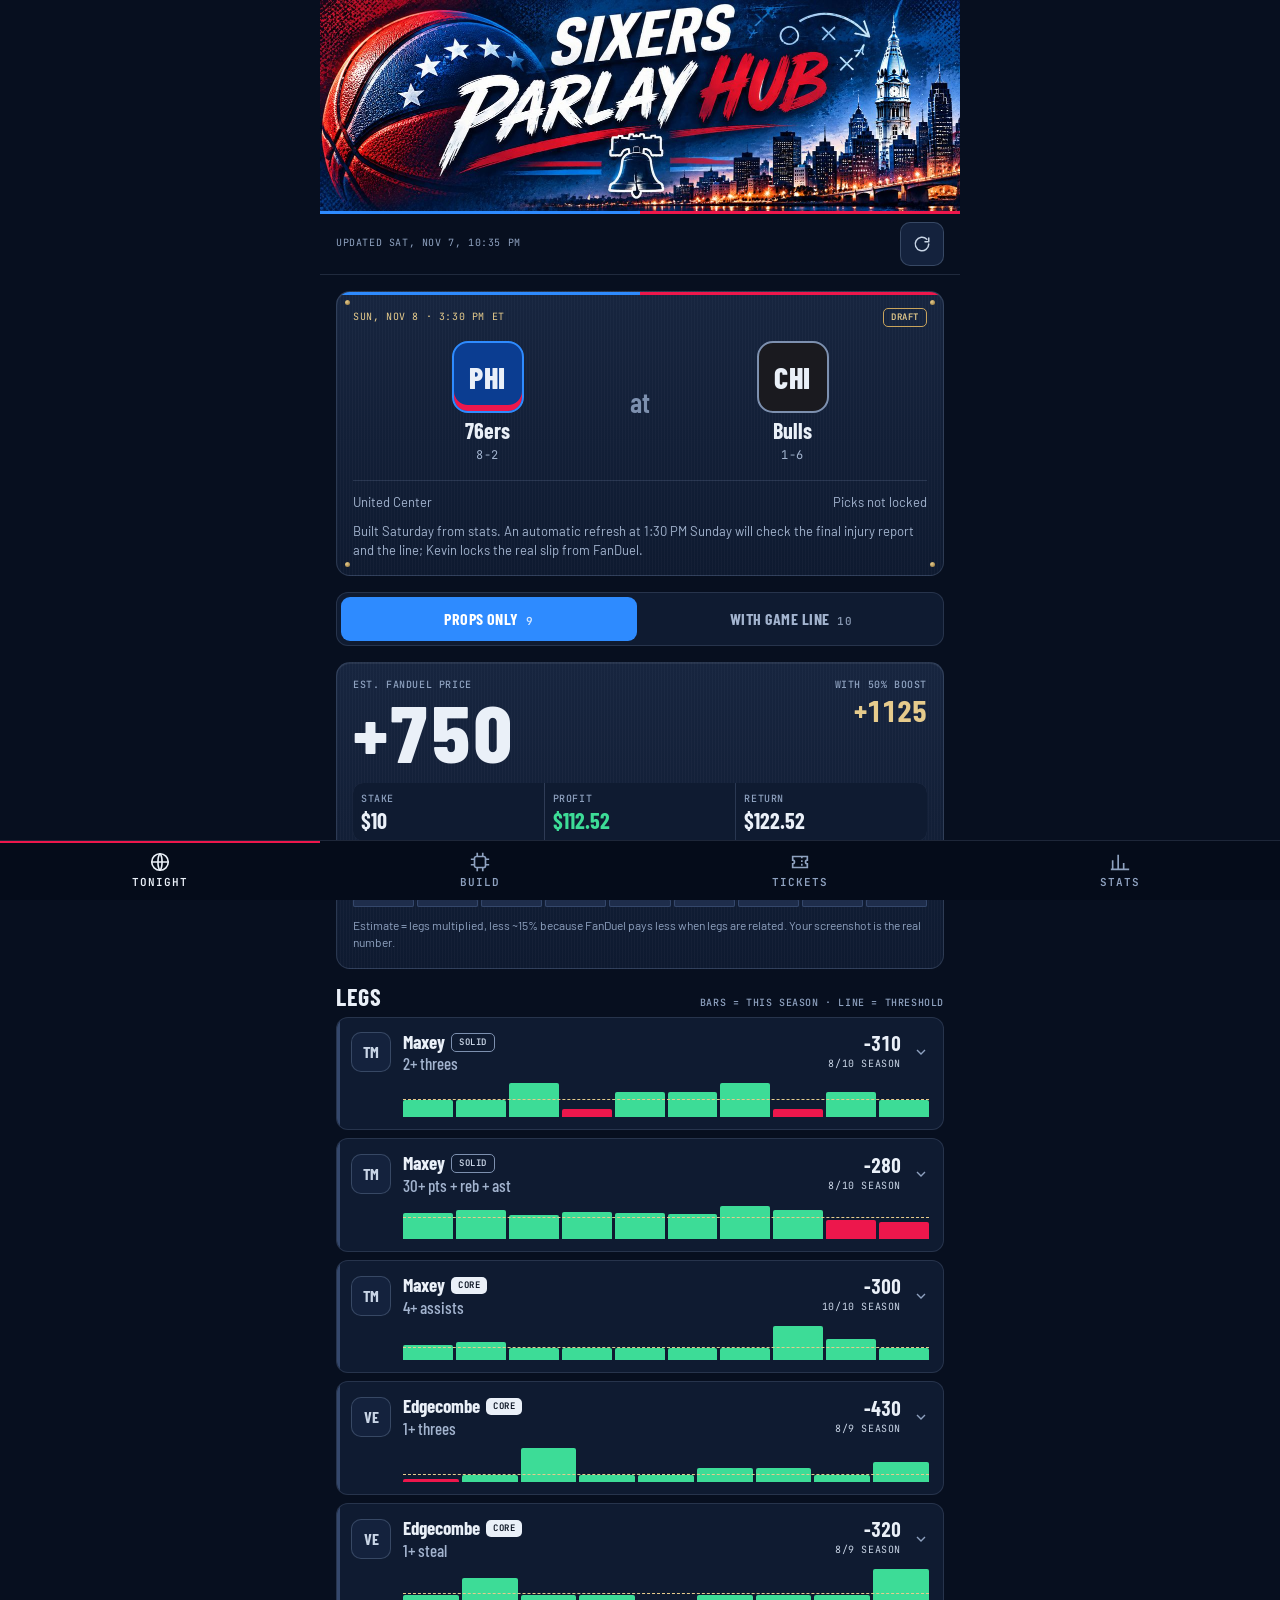
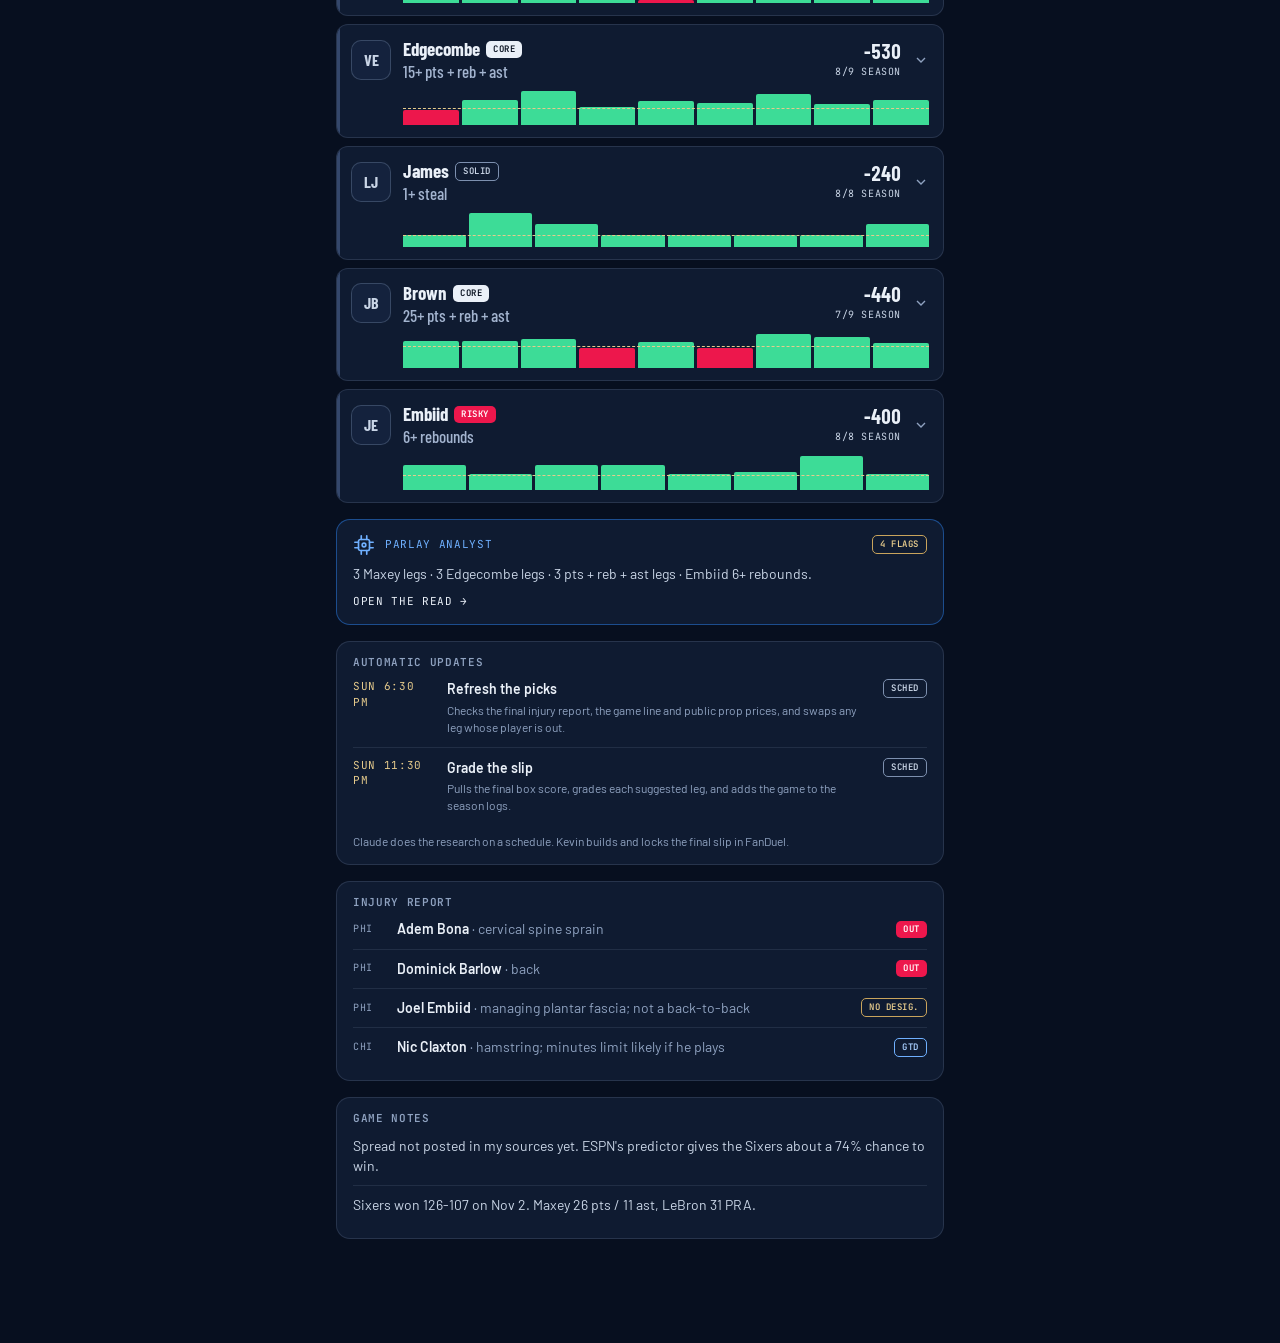
==== index.html @ ae92055d "Add banner header; color ticket chart by share of legs hit Green from 50% up (stronger toward 100%)," ====
<!doctype html>
<html lang="en">
<head>
  <meta charset="utf-8">
  <meta name="viewport" content="width=device-width, initial-scale=1, viewport-fit=cover">
  <title>Sixers Parlay Hub</title>
  <meta name="description" content="Our Sixers same-game parlay picks, history and playbook.">
  <meta name="theme-color" content="#070F1F">
  <link rel="preconnect" href="https://fonts.googleapis.com">
  <link rel="preconnect" href="https://fonts.gstatic.com" crossorigin>
  <link href="https://fonts.googleapis.com/css2?family=Barlow+Condensed:wght@500;600;700;800&family=Barlow:wght@400;500;600&family=JetBrains+Mono:wght@500;600&display=swap" rel="stylesheet">
  <link rel="stylesheet" href="css/style.css">
</head>
<body>
  <header class="masthead">
    <h1 class="banner-wrap"><img class="banner" src="assets/banner.jpg" width="1280" height="427" alt="Sixers Parlay Hub"></h1>
  </header>
  <div class="topbar">
    <p class="updated mono" id="updated"></p>
    <button class="icon-btn" id="refresh" type="button" aria-label="Refresh data">
      <svg width="18" height="18" viewBox="0 0 24 24" fill="none" stroke="currentColor" stroke-width="2" stroke-linecap="round" stroke-linejoin="round" aria-hidden="true"><path d="M21 12a9 9 0 1 1-2.6-6.4"/><path d="M21 4v5h-5"/></svg>
    </button>
  </div>

  <main>
    <section id="tab-tonight" class="tab" aria-labelledby="t-tonight"></section>
    <section id="tab-build" class="tab" aria-labelledby="t-build" hidden></section>
    <section id="tab-tickets" class="tab" aria-labelledby="t-tickets" hidden></section>
    <section id="tab-stats" class="tab" aria-labelledby="t-stats" hidden></section>
  </main>

  <nav class="tabbar" role="tablist" aria-label="Sections">
    <button role="tab" id="t-tonight" aria-controls="tab-tonight" aria-selected="true">
      <svg viewBox="0 0 24 24" aria-hidden="true"><circle cx="12" cy="12" r="9"/><path d="M3 12h18M12 3c3 3 3 15 0 18M12 3c-3 3-3 15 0 18"/></svg>Tonight</button>
    <button role="tab" id="t-build" aria-controls="tab-build" aria-selected="false">
      <svg viewBox="0 0 24 24" aria-hidden="true"><rect x="6" y="6" width="12" height="12" rx="2"/><path d="M9 2v4M15 2v4M9 18v4M15 18v4M2 9h4M2 15h4M18 9h4M18 15h4"/></svg>Build</button>
    <button role="tab" id="t-tickets" aria-controls="tab-tickets" aria-selected="false">
      <svg viewBox="0 0 24 24" aria-hidden="true"><path d="M4 6h16v4a2 2 0 0 0 0 4v4H4v-4a2 2 0 0 0 0-4z"/><path d="M14 6v12" stroke-dasharray="2 2"/></svg>Tickets</button>
    <button role="tab" id="t-stats" aria-controls="tab-stats" aria-selected="false">
      <svg viewBox="0 0 24 24" aria-hidden="true"><path d="M4 20V10M10 20V4M16 20v-7M22 20H2"/></svg>Stats</button>
  </nav>

  <script src="js/app.js"></script>
</body>
</html>
---- css/style.css ----
:root {
  --bg: #070F1F;          /* midnight page */
  --panel: #0F1B31;       /* cards */
  --panel-2: #14223D;     /* raised chips */
  --sunk: #0C172B;        /* expanded areas */
  --line: rgba(160, 182, 214, 0.16);
  --line-2: rgba(160, 182, 214, 0.25);
  --ink: #EAF0F8;
  --ink-2: #C9D5E6;
  --ink-3: #A3B4CF;
  --ink-4: #8FA2C0;
  --blue: #2E8BFF;        /* electric blue: active */
  --blue-ink: #A9CFFF;
  --red: #ED174C;         /* Sixers red: missed */
  --red-ink: #FF6F8E;
  --hit: #3DDC97;
  --brass: #C9A45C;
  --brass-ink: #E6CB8C;
  --display: "Barlow Condensed", "Arial Narrow", sans-serif;
  --body: "Barlow", system-ui, sans-serif;
  --mono: "JetBrains Mono", ui-monospace, monospace;
}

* { box-sizing: border-box; }
html { -webkit-text-size-adjust: 100%; }
body {
  margin: 0; background: var(--bg); color: var(--ink);
  font: 400 16px/1.45 var(--body);
  padding-bottom: calc(76px + env(safe-area-inset-bottom));
}
main { max-width: 640px; margin: 0 auto; padding: 16px 16px 28px; }
h1, h2, h3 { margin: 0; line-height: 1.05; }
p { margin: 0; }
button { font: inherit; color: inherit; }
a { color: #6FB0FF; }
:focus-visible { outline: 2px solid #6FB0FF; outline-offset: 2px; border-radius: 6px; }

.mono { font-family: var(--mono); letter-spacing: .06em; text-transform: uppercase; }
.disp { font-family: var(--display); }
.muted { color: var(--ink-4); font-size: 12px; }
.tab { display: flex; flex-direction: column; gap: 16px; }
.tab[hidden] { display: none; }

/* Banner + top bar */
.masthead { max-width: 640px; margin: 0 auto; }
.banner-wrap { margin: 0; line-height: 0; position: relative; }
.banner { display: block; width: 100%; height: auto; aspect-ratio: 1280 / 427; background: #0B1A3A; }
.banner-wrap::after { content: ""; position: absolute; left: 0; right: 0; bottom: 0; height: 3px; background: linear-gradient(90deg, var(--blue) 0 50%, var(--red) 50% 100%); }
.topbar {
  max-width: 640px; margin: 0 auto; padding: 8px 16px;
  display: flex; justify-content: space-between; align-items: center;
  border-bottom: 1px solid var(--line);
}
.updated { font-size: 10px; color: var(--ink-4); }
.icon-btn {
  width: 44px; height: 44px; border-radius: 10px; cursor: pointer;
  background: var(--panel-2); border: 1px solid var(--line-2); color: var(--ink-2);
  display: inline-flex; align-items: center; justify-content: center;
}
.icon-btn.spin svg { animation: spin .8s linear; }
@keyframes spin { to { transform: rotate(360deg); } }

/* Bottom nav */
.tabbar {
  position: fixed; inset: auto 0 0 0; z-index: 10;
  display: grid; grid-template-columns: repeat(4, 1fr);
  background: #050C1A; border-top: 1px solid var(--line);
  padding-bottom: env(safe-area-inset-bottom);
}
.tabbar button {
  background: none; border: 0; cursor: pointer; padding: 10px 0 12px;
  display: flex; flex-direction: column; align-items: center; gap: 4px;
  font: 600 11px/1 var(--mono); letter-spacing: .08em; text-transform: uppercase; color: var(--ink-4);
}
.tabbar svg { width: 22px; height: 22px; fill: none; stroke: currentColor; stroke-width: 1.8; }
.tabbar button[aria-selected="true"] { color: var(--ink); box-shadow: inset 0 2px 0 var(--red); }

/* Brushed-metal plate */
.plate {
  position: relative; border-radius: 14px; overflow: hidden;
  background:
    repeating-linear-gradient(90deg, rgba(255,255,255,.022) 0 1px, transparent 1px 3px),
    linear-gradient(180deg, #17253F 0%, #0E1A30 100%);
  border: 1px solid rgba(160, 182, 214, .18);
  box-shadow: inset 0 1px 0 rgba(255,255,255,.07);
  padding: 16px;
}
.rivet { position: absolute; width: 5px; height: 5px; border-radius: 50%; background: radial-gradient(circle at 35% 35%, #E6CB8C, #8A6C33); }
.rivet.tl { top: 8px; left: 8px; } .rivet.tr { top: 8px; right: 8px; }
.rivet.bl { bottom: 8px; left: 8px; } .rivet.br { bottom: 8px; right: 8px; }
.stripe { position: absolute; left: 0; right: 0; top: 0; height: 3px; background: linear-gradient(90deg, var(--blue) 0 50%, var(--red) 50% 100%); }

.panel { background: var(--panel); border: 1px solid var(--line); border-radius: 14px; padding: 14px 16px; }
.panel-h { font: 600 11px/1.2 var(--mono); letter-spacing: .06em; text-transform: uppercase; color: var(--ink-4); margin-bottom: 10px; }
h2.section { font: 700 24px/1 var(--display); text-transform: uppercase; letter-spacing: .03em; }
.section-row { display: flex; justify-content: space-between; align-items: baseline; gap: 10px; }

/* Matchup */
.plate-top { display: flex; justify-content: space-between; align-items: center; margin-bottom: 14px; }
.kicker { font-size: 10px; color: var(--brass-ink); }
.badge { font: 600 9px/1 var(--mono); letter-spacing: .06em; text-transform: uppercase; padding: 4px 7px; border-radius: 5px; white-space: nowrap; }
.badge.brass { border: 1px solid var(--brass); color: var(--brass-ink); }
.badge.blue { border: 1px solid #6FB0FF; color: var(--blue-ink); }
.badge.red { background: var(--red); color: #fff; }
.badge.steel { border: 1px solid #7D90AF; color: var(--ink-2); }
.badge.chalk { background: var(--ink); color: #07101F; }
.badge.hit { background: var(--hit); color: #06231A; }
.matchup { display: grid; grid-template-columns: 1fr auto 1fr; align-items: center; gap: 8px; }
.team { display: flex; flex-direction: column; align-items: center; gap: 6px; }
.monogram {
  width: 72px; height: 72px; border-radius: 16px; display: flex; align-items: center; justify-content: center;
  font: 800 30px/1 var(--display); letter-spacing: .02em;
}
.monogram.phi { background: #0B3D91; border: 2px solid var(--blue); box-shadow: inset 0 -6px 0 var(--red); }
.monogram.opp { background: #1A1A1F; border: 2px solid #7D90AF; }
.team-name { font: 700 22px/1 var(--display); }
.record { font-size: 12px; color: var(--ink-3); }
.at { font: 600 28px/1 var(--display); color: #7D90AF; }
.plate-foot { display: flex; justify-content: space-between; gap: 10px; margin-top: 16px; padding-top: 12px; border-top: 1px solid var(--line); font-size: 13px; color: var(--ink-3); }
.status-note { font-size: 13px; color: var(--ink-3); margin-top: 10px; }

/* Slip switch */
.switch { display: grid; grid-template-columns: repeat(2, minmax(0, 1fr)); gap: 6px; padding: 4px; background: var(--panel); border-radius: 12px; border: 1px solid var(--line); }
.switch button {
  min-height: 44px; border-radius: 9px; border: 0; cursor: pointer; background: transparent; color: var(--ink-3);
  font: 700 17px/1 var(--display); letter-spacing: .03em; text-transform: uppercase;
}
.switch button[aria-pressed="true"] { background: var(--blue); color: #fff; }
.switch button { white-space: nowrap; overflow: hidden; text-overflow: ellipsis; padding: 0 8px; font-size: 16px; }
.switch small { font: 600 11px/1 var(--mono); opacity: .8; margin-left: 4px; }

/* Ticket summary */
.sum-top { display: flex; justify-content: space-between; align-items: flex-start; gap: 12px; }
.label { font: 500 10px/1.2 var(--mono); letter-spacing: .06em; text-transform: uppercase; color: var(--ink-4); }
.big-price { font: 800 64px/.9 var(--display); font-variant-numeric: tabular-nums; margin-top: 4px; }
.boost-price { font: 700 30px/1 var(--display); color: var(--brass-ink); font-variant-numeric: tabular-nums; margin-top: 4px; }
.sum-grid { display: grid; grid-template-columns: repeat(3, minmax(0, 1fr)); gap: 1px; margin-top: 16px; background: var(--line); border-radius: 10px; overflow: hidden; }
.sum-grid div { background: var(--panel); padding: 10px 8px; display: flex; flex-direction: column; gap: 4px; }
.sum-grid b { font: 700 22px/1 var(--display); }
.sum-grid .profit { color: var(--hit); }
.progress-row { display: flex; justify-content: space-between; margin-top: 14px; }
.segs { display: flex; gap: 3px; margin-top: 6px; }
.seg { flex: 1; height: 8px; border-radius: 2px; background: #1E2D4B; box-shadow: inset 0 0 0 1px #34476B; }
.seg.hit { background: var(--hit); box-shadow: none; }
.seg.miss { background: var(--red); box-shadow: none; }
.seg.live { background: var(--blue); box-shadow: none; }

/* Leg cards */
.legs { display: flex; flex-direction: column; gap: 8px; }
.leg { background: var(--panel); border: 1px solid var(--line); border-radius: 12px; overflow: hidden; position: relative; }
.leg::before { content: ""; position: absolute; left: 0; top: 0; bottom: 0; width: 3px; background: #34476B; }
.leg.hit { border-color: rgba(61,220,151,.4); background: #0C1A26; } .leg.hit::before { background: var(--hit); }
.leg.miss { border-color: rgba(237,23,76,.5); background: #1A0E1C; } .leg.miss::before { background: var(--red); }
.leg.void { border-style: dashed; background: repeating-linear-gradient(135deg, #0F1B31 0 8px, #131F36 8px 16px); }
.leg summary { list-style: none; cursor: pointer; padding: 14px 14px 12px; }
.leg summary::-webkit-details-marker { display: none; }
.leg-head { display: flex; align-items: center; gap: 12px; }
.ini { flex: none; width: 40px; height: 40px; border-radius: 10px; background: var(--panel-2); border: 1px solid var(--line-2); display: flex; align-items: center; justify-content: center; font: 700 16px/1 var(--display); color: var(--ink-2); }
.leg-mid { flex: 1; min-width: 0; display: flex; flex-direction: column; gap: 2px; }
.leg-name { display: flex; align-items: center; gap: 6px; font: 700 19px/1.1 var(--display); }
.leg-what { font: 500 17px/1.1 var(--display); color: var(--ink-3); }
.leg-right { flex: none; display: flex; flex-direction: column; align-items: flex-end; gap: 4px; }
.leg-price { font: 700 20px/1 var(--display); font-variant-numeric: tabular-nums; }
.leg-rate { font-size: 10px; color: var(--ink-2); }
.chev { width: 16px; height: 16px; stroke: var(--ink-4); fill: none; stroke-width: 2; transition: transform .15s; }
.leg[open] .chev { transform: rotate(180deg); }
.bars { position: relative; height: 34px; display: flex; align-items: flex-end; gap: 3px; margin: 10px 0 0 52px; }
.bars span { flex: 1; border-radius: 2px 2px 0 0; min-height: 3px; }
.bars .h { background: var(--hit); } .bars .m { background: var(--red); }
.bars .thr { position: absolute; left: 0; right: 0; height: 0; border-top: 1px dashed var(--brass-ink); border-radius: 0; flex: none; min-height: 0; }
.bars-empty { margin: 8px 0 0 52px; font-size: 12px; color: var(--ink-4); }
.leg-body { border-top: 1px solid var(--line); background: var(--sunk); padding: 12px 14px 14px; display: flex; flex-direction: column; gap: 10px; }
.games { display: grid; grid-template-columns: repeat(5, minmax(0, 1fr)); gap: 4px; }
.games div { display: flex; flex-direction: column; align-items: center; gap: 2px; padding: 6px 0; border-radius: 6px; background: var(--panel-2); }
.games small { font: 500 9px/1 var(--mono); color: var(--ink-4); letter-spacing: .04em; }
.games b { font: 700 17px/1 var(--display); }
.games .h b { color: var(--hit); } .games .m b { color: var(--red-ink); }
.leg-note { font-size: 14px; color: var(--ink-2); }
.final-line { font-size: 14px; font-weight: 600; }
.final-line.hit { color: var(--hit); } .final-line.miss { color: var(--red-ink); }
.btn {
  font: 600 14px/1 var(--body); color: var(--ink); background: var(--panel-2); border: 1px solid var(--line-2);
  border-radius: 10px; min-height: 44px; padding: 0 14px; cursor: pointer; display: inline-flex; align-items: center; gap: 8px; text-decoration: none;
}
.btn:hover { color: var(--ink); }

/* Lists inside panels */
.rows > div { display: flex; gap: 10px; align-items: center; padding: 9px 0; border-top: 1px solid rgba(160,182,214,.12); font-size: 14px; }
.rows > div:first-child { border-top: 0; padding-top: 0; }
.rows .grow { flex: 1; min-width: 0; }
.rows .sub { color: var(--ink-4); }
.rows .tm { flex: none; width: 34px; font-size: 10px; color: var(--ink-4); }
.sched li { display: flex; gap: 12px; padding: 10px 0; border-top: 1px solid rgba(160,182,214,.12); }
.sched { list-style: none; margin: 0; padding: 0; }
.sched li:first-child { border-top: 0; padding-top: 0; }
.sched .when { flex: none; width: 82px; font-size: 11px; color: var(--brass-ink); }
.sched .what { flex: 1; display: flex; flex-direction: column; gap: 2px; font-size: 14px; font-weight: 600; }
.sched .what span { font-weight: 400; font-size: 12px; color: var(--ink-4); }

/* Analyst */
.analyst-link { display: block; text-decoration: none; color: inherit; border-radius: 14px; padding: 14px 16px; background: var(--panel); border: 1px solid rgba(46,139,255,.45); cursor: pointer; text-align: left; width: 100%; font: inherit; }
.analyst-head { display: flex; align-items: center; gap: 10px; margin-bottom: 8px; }
.analyst-head svg, .analyst-mark svg { fill: none; stroke: #6FB0FF; stroke-width: 1.8; stroke-linecap: round; }
.analyst-title { font-size: 11px; color: #6FB0FF; }
.analyst {
  border-radius: 14px; padding: 16px; border: 1px solid rgba(46,139,255,.5); background-color: #0B1830;
  background-image: linear-gradient(rgba(46,139,255,.07) 1px, transparent 1px), linear-gradient(90deg, rgba(46,139,255,.07) 1px, transparent 1px);
  background-size: 16px 16px;
}
.analyst-mark { width: 40px; height: 40px; border-radius: 10px; background: #0B2550; border: 1px solid var(--blue); display: flex; align-items: center; justify-content: center; }
.analyst p.lead { margin-top: 14px; font-size: 16px; line-height: 1.45; }
.analyst p.lead b { color: var(--brass-ink); font-weight: 600; }
.mini-kpis { display: grid; grid-template-columns: repeat(3, minmax(0, 1fr)); gap: 8px; margin-top: 14px; }
.mini-kpis div { background: var(--panel); border-radius: 8px; padding: 8px; display: flex; flex-direction: column; gap: 3px; }
.mini-kpis b { font: 800 22px/1 var(--display); }
.flag { display: flex; flex-direction: column; gap: 8px; padding: 12px 0; border-top: 1px solid rgba(160,182,214,.12); }
.flag:first-of-type { border-top: 0; padding-top: 0; }
.flag-h { display: flex; align-items: center; gap: 8px; font-weight: 600; font-size: 15px; }
.chips { display: flex; flex-wrap: wrap; gap: 6px; }
.chip { font: 600 12px/1 var(--body); padding: 6px 8px; border-radius: 6px; background: var(--panel-2); border: 1px solid var(--line-2); color: var(--ink-2); }
.flag p, .why p { font-size: 13px; color: var(--ink-3); }
.why > div { display: flex; gap: 10px; padding: 9px 0; border-top: 1px solid rgba(160,182,214,.12); }
.why > div:first-child { border-top: 0; padding-top: 0; }
.why .rate { flex: none; width: 46px; font-size: 11px; color: var(--brass-ink); padding-top: 3px; }
.why .leg-t { font: 700 17px/1.15 var(--display); }
.swap-target { display: flex; align-items: center; gap: 10px; padding: 10px 12px; border-radius: 10px; background: #1A0E1C; border: 1px dashed var(--red); }
.swap-opt { display: flex; flex-direction: column; gap: 6px; padding: 10px 12px; border-radius: 10px; background: var(--panel-2); border: 1px solid var(--line-2); }
.swap-opt .bars { margin-left: 0; }
.tuner > div { display: flex; gap: 10px; font-size: 14px; color: var(--ink-2); padding: 6px 0; }
.disclaimer { font-size: 12px; line-height: 1.5; color: var(--ink-4); }
.rules { background: var(--panel); border: 1px solid var(--line); border-radius: 14px; }
.rules summary { list-style: none; cursor: pointer; min-height: 52px; padding: 0 16px; display: flex; align-items: center; justify-content: space-between; font: 600 11px/1 var(--mono); letter-spacing: .06em; text-transform: uppercase; color: var(--ink-3); }
.rules summary::-webkit-details-marker { display: none; }
.rules[open] .chev { transform: rotate(180deg); }
.rules-body { padding: 0 16px 14px; display: flex; flex-direction: column; gap: 14px; }
.rules ul { margin: 0; padding: 0; list-style: none; }
.rules li { padding: 8px 0; border-top: 1px solid rgba(160,182,214,.12); font-size: 14px; color: var(--ink-2); }
.rules li b { display: block; color: var(--ink); font-weight: 600; }
.rules li span { font-size: 13px; color: var(--ink-4); }

/* Tickets */
.kpi3 { display: grid; grid-template-columns: repeat(3, minmax(0, 1fr)); gap: 8px; }
.kpi3 div, .kpi2 div { display: flex; flex-direction: column; gap: 3px; }
.kpi3 b { font: 800 28px/1 var(--display); white-space: nowrap; }
.brass-t { color: var(--brass-ink); }
.pills { display: flex; gap: 6px; flex-wrap: wrap; }
.pills button { font: 600 13px/1 var(--body); padding: 0 12px; min-height: 36px; border-radius: 999px; border: 1px solid var(--line-2); background: transparent; color: var(--ink-2); cursor: pointer; }
.pills button[aria-pressed="true"] { background: var(--ink); color: #07101F; border-color: var(--ink); }
.next-card { display: flex; align-items: center; gap: 12px; padding: 12px 14px; border-radius: 12px; background: var(--panel); border: 1px solid var(--brass); text-decoration: none; color: inherit; cursor: pointer; width: 100%; text-align: left; font: inherit; }
.ticket { background: var(--panel); border: 1px solid var(--line); border-radius: 12px; overflow: hidden; }
.ticket.near { border-color: rgba(201,164,92,.55); }
.ticket.won { border-color: rgba(61,220,151,.5); }
.ticket summary { list-style: none; cursor: pointer; padding: 12px 14px; display: flex; flex-direction: column; gap: 6px; }
.ticket summary::-webkit-details-marker { display: none; }
.t-top { display: flex; justify-content: space-between; align-items: baseline; gap: 8px; }
.t-title { font: 700 19px/1.1 var(--display); }
.t-title small { font: 500 15px var(--display); color: var(--ink-4); }
.t-res { font: 800 19px/1 var(--display); white-space: nowrap; }
.ticket.near .t-res { color: var(--brass-ink); } .ticket.won .t-res { color: var(--hit); }
.t-sub { display: flex; justify-content: space-between; gap: 8px; font-size: 12px; color: var(--ink-3); }
.pl-neg { color: #FF8FA8; } .pl-pos { color: var(--hit); }
.dots { display: flex; gap: 4px; flex-wrap: wrap; }
.dot { width: 10px; height: 10px; border-radius: 50%; display: inline-block; }
.dot.h { background: var(--hit); } .dot.m { box-shadow: inset 0 0 0 2px var(--red); }
.t-legs { border-top: 1px solid var(--line); background: var(--sunk); padding: 6px 14px 12px; list-style: none; margin: 0; }
.t-legs li { display: flex; align-items: center; gap: 10px; padding: 6px 0; font-size: 14px; }
.t-legs .act { margin-left: auto; font: 700 17px/1 var(--display); font-variant-numeric: tabular-nums; }
.t-legs li.m .act { color: var(--red-ink); }
.t-note { font-size: 12px; color: var(--brass-ink); margin-top: 6px; }

/* Stats */
.hero { display: flex; justify-content: space-between; align-items: flex-end; gap: 12px; }
.hero-n { font: 800 56px/.9 var(--display); margin: 4px 0; }
.kpi2 { display: grid; grid-template-columns: repeat(2, minmax(0, 1fr)); gap: 8px; }
.kpi2 > div { background: var(--panel); border: 1px solid var(--line); border-radius: 12px; padding: 12px; }
.kpi2 b { font: 800 28px/1 var(--display); }
.kpi2 b small { font-size: 18px; color: #7D90AF; }
.legend { display: flex; gap: 14px; margin-bottom: 10px; font-size: 12px; color: var(--ink-3); flex-wrap: wrap; }
.legend span { display: flex; align-items: center; gap: 6px; }
.sw { width: 10px; height: 10px; border-radius: 2px; display: inline-block; }
.chart { position: relative; height: 150px; display: flex; align-items: flex-end; gap: 6px; border-bottom: 1px solid var(--line-2); }
.chart .col { flex: 1; height: 100%; display: flex; flex-direction: column; justify-content: flex-end; gap: 2px; }
.chart .miss { border-radius: 3px 3px 0 0; box-shadow: inset 0 0 0 1.5px var(--red); }
.ramp { width: 120px; height: 10px; border-radius: 3px; display: inline-block; background: linear-gradient(90deg, #B5122F 0%, #F59E3B 49.9%, #7FB79A 50%, #1FD67E 100%); }
.chart-x { display: flex; gap: 6px; margin-top: 6px; }
.chart-x span { flex: 1; text-align: center; font: 500 8px/1 var(--mono); color: var(--ink-4); }
.rate-row { display: flex; flex-direction: column; gap: 6px; padding: 8px 0; border-top: 1px solid rgba(160,182,214,.12); }
.rate-row:first-of-type { border-top: 0; }
.rate-row .top { display: flex; justify-content: space-between; font-size: 14px; }
.rate-row .top span:first-child { font-weight: 600; }
.trk { height: 8px; border-radius: 4px; background: #1E2D4B; overflow: hidden; }
.trk i { display: block; height: 100%; border-radius: 4px; }
table.rates { width: 100%; border-collapse: collapse; font-size: 14px; }
.rates th { text-align: left; font: 600 9px/1 var(--mono); letter-spacing: .06em; text-transform: uppercase; color: var(--ink-4); padding: 8px 0; border-bottom: 1px solid var(--line-2); }
.rates th button { all: unset; cursor: pointer; }
.rates th button[aria-pressed="true"] { color: var(--ink); }
.rates td { padding: 8px 0; border-bottom: 1px solid rgba(160,182,214,.1); }
.rates .num { text-align: right; font: 700 17px/1 var(--display); white-space: nowrap; }
.rates .v { text-align: right; }

.error { background: var(--panel); padding: 14px; border-radius: 10px; }

@media (min-width: 700px) { .big-price { font-size: 80px; } }
@media (prefers-reduced-motion: reduce) { * { transition: none !important; animation: none !important; } }
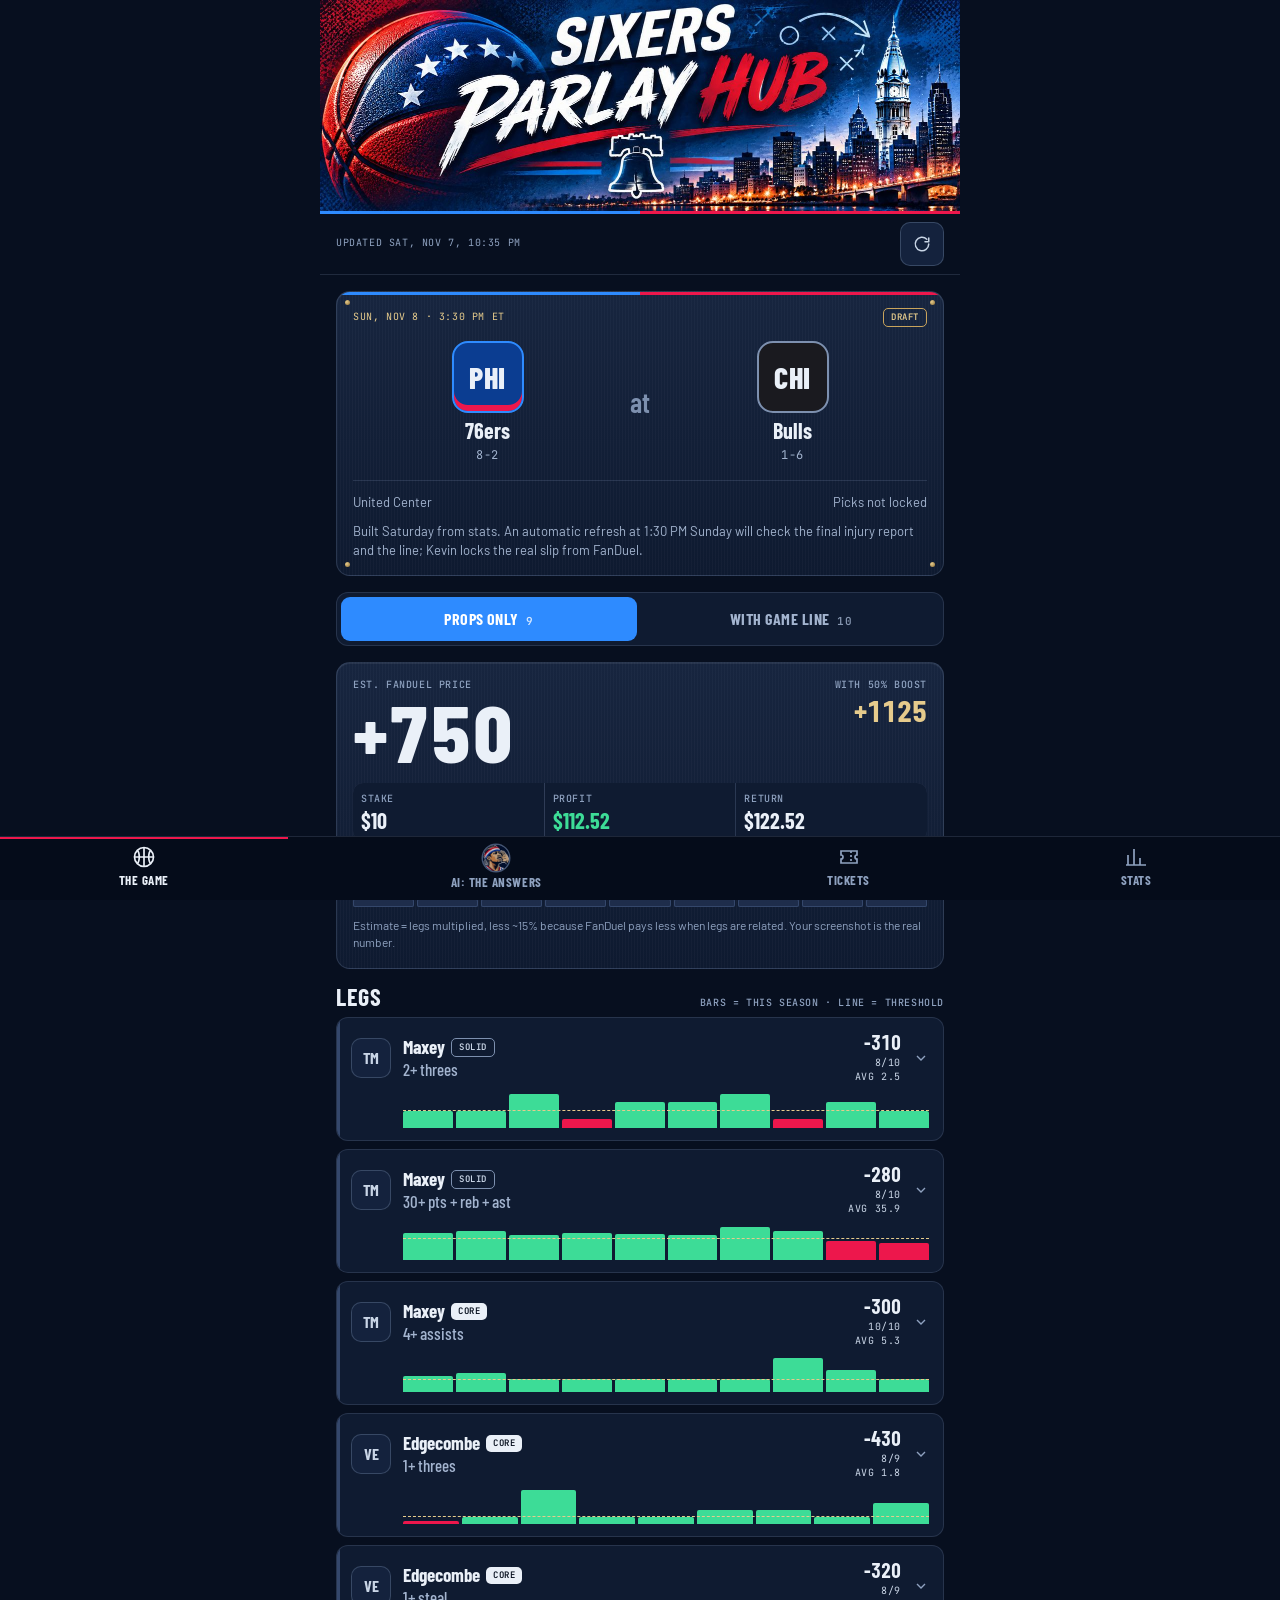
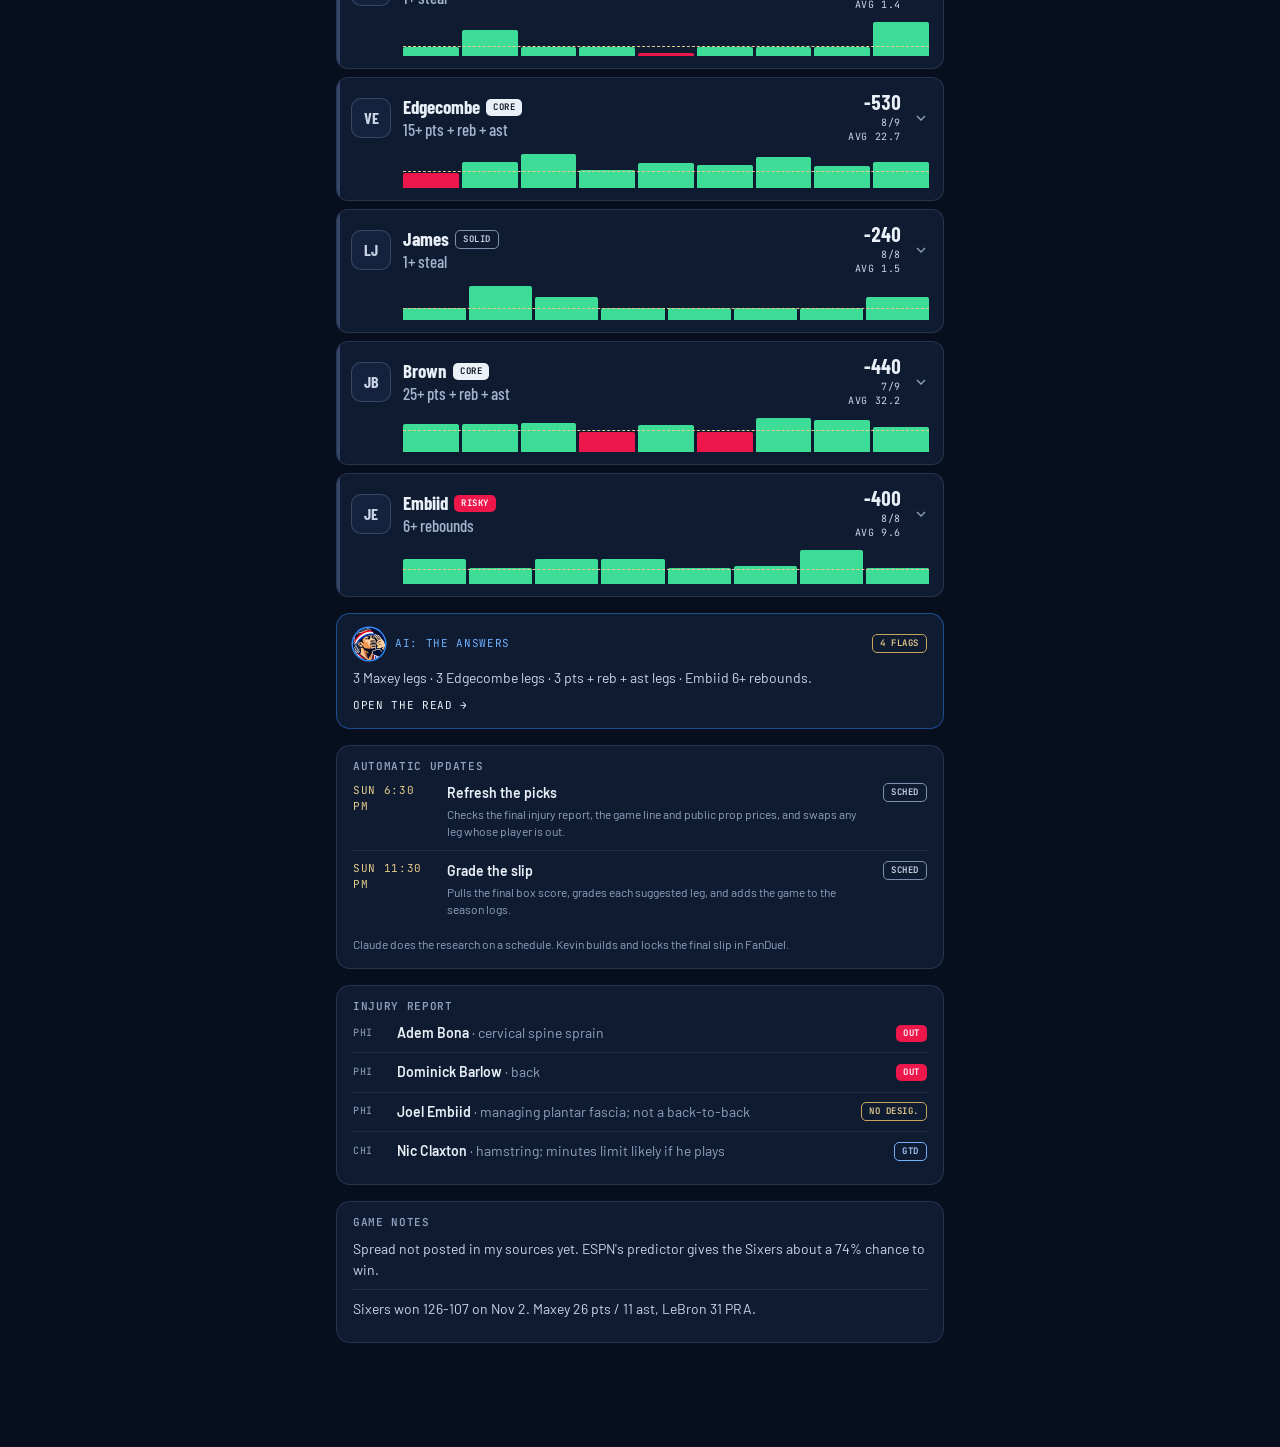
==== commit 65776386: "Rename tabs: The Game (basketball icon) and AI: The Answers The analyst section takes the AI: The An" ====
--- a/index.html
+++ b/index.html
@@ -31,9 +31,9 @@
 
   <nav class="tabbar" role="tablist" aria-label="Sections">
     <button role="tab" id="t-tonight" aria-controls="tab-tonight" aria-selected="true">
-      <svg viewBox="0 0 24 24" aria-hidden="true"><circle cx="12" cy="12" r="9"/><path d="M3 12h18M12 3c3 3 3 15 0 18M12 3c-3 3-3 15 0 18"/></svg>Tonight</button>
+      <svg viewBox="0 0 24 24" aria-hidden="true"><circle cx="12" cy="12" r="9.5"/><path d="M2.5 12h19M12 2.5v19M5.3 5.3c2.6 2.4 2.6 11 0 13.4M18.7 5.3c-2.6 2.4-2.6 11 0 13.4"/></svg><span>The Game</span></button>
     <button role="tab" id="t-build" aria-controls="tab-build" aria-selected="false">
-      <svg viewBox="0 0 24 24" aria-hidden="true"><rect x="6" y="6" width="12" height="12" rx="2"/><path d="M9 2v4M15 2v4M9 18v4M15 18v4M2 9h4M2 15h4M18 9h4M18 15h4"/></svg>Build</button>
+      <img class="tab-avatar" src="assets/answers-icon.png" width="26" height="26" alt=""><span>AI: The Answers</span></button>
     <button role="tab" id="t-tickets" aria-controls="tab-tickets" aria-selected="false">
       <svg viewBox="0 0 24 24" aria-hidden="true"><path d="M4 6h16v4a2 2 0 0 0 0 4v4H4v-4a2 2 0 0 0 0-4z"/><path d="M14 6v12" stroke-dasharray="2 2"/></svg>Tickets</button>
     <button role="tab" id="t-stats" aria-controls="tab-stats" aria-selected="false">
--- a/css/style.css
+++ b/css/style.css
@@ -63,7 +63,7 @@
 /* Bottom nav */
 .tabbar {
   position: fixed; inset: auto 0 0 0; z-index: 10;
-  display: grid; grid-template-columns: repeat(4, 1fr);
+  display: grid; grid-template-columns: 1fr 1.45fr 1fr 1fr;
   background: #050C1A; border-top: 1px solid var(--line);
   padding-bottom: env(safe-area-inset-bottom);
 }
@@ -72,7 +72,11 @@
   display: flex; flex-direction: column; align-items: center; gap: 4px;
   font: 600 11px/1 var(--mono); letter-spacing: .08em; text-transform: uppercase; color: var(--ink-4);
 }
-.tabbar svg { width: 22px; height: 22px; fill: none; stroke: currentColor; stroke-width: 1.8; }
+.tabbar svg { width: 24px; height: 24px; fill: none; stroke: currentColor; stroke-width: 1.7; flex: none; }
+.tabbar button { font: 700 13px/1.05 var(--display); letter-spacing: .04em; padding: 8px 2px 10px; gap: 5px; min-width: 0; }
+.tabbar span { display: block; text-align: center; white-space: nowrap; }
+.tab-avatar { width: 26px; height: 26px; border-radius: 50%; object-fit: cover; flex: none; box-shadow: 0 0 0 1.5px #5A6E92; opacity: .75; }
+.tabbar button[aria-selected="true"] .tab-avatar { opacity: 1; box-shadow: 0 0 0 2px var(--ink); }
 .tabbar button[aria-selected="true"] { color: var(--ink); box-shadow: inset 0 2px 0 var(--red); }
 
 /* Brushed-metal plate */
@@ -161,7 +165,7 @@
 .leg-what { font: 500 17px/1.1 var(--display); color: var(--ink-3); }
 .leg-right { flex: none; display: flex; flex-direction: column; align-items: flex-end; gap: 4px; }
 .leg-price { font: 700 20px/1 var(--display); font-variant-numeric: tabular-nums; }
-.leg-rate { font-size: 10px; color: var(--ink-2); }
+.leg-rate { font-size: 10px; line-height: 1.4; color: var(--ink-2); text-align: right; white-space: nowrap; }
 .chev { width: 16px; height: 16px; stroke: var(--ink-4); fill: none; stroke-width: 2; transition: transform .15s; }
 .leg[open] .chev { transform: rotate(180deg); }
 .bars { position: relative; height: 34px; display: flex; align-items: flex-end; gap: 3px; margin: 10px 0 0 52px; }
@@ -221,7 +225,7 @@
 .flag p, .why p { font-size: 13px; color: var(--ink-3); }
 .why > div { display: flex; gap: 10px; padding: 9px 0; border-top: 1px solid rgba(160,182,214,.12); }
 .why > div:first-child { border-top: 0; padding-top: 0; }
-.why .rate { flex: none; width: 46px; font-size: 11px; color: var(--brass-ink); padding-top: 3px; }
+.why .rate { flex: none; width: 64px; line-height: 1.5; font-size: 11px; color: var(--brass-ink); padding-top: 3px; }
 .why .leg-t { font: 700 17px/1.15 var(--display); }
 .swap-target { display: flex; align-items: center; gap: 10px; padding: 10px 12px; border-radius: 10px; background: #1A0E1C; border: 1px dashed var(--red); }
 .swap-opt { display: flex; flex-direction: column; gap: 6px; padding: 10px 12px; border-radius: 10px; background: var(--panel-2); border: 1px solid var(--line-2); }
@@ -302,3 +306,5 @@
 
 @media (min-width: 700px) { .big-price { font-size: 80px; } }
 @media (prefers-reduced-motion: reduce) { * { transition: none !important; animation: none !important; } }
+.ai-avatar { width: 32px; height: 32px; border-radius: 50%; object-fit: cover; box-shadow: 0 0 0 1.5px var(--blue); flex: none; }
+.ai-avatar.lg { width: 44px; height: 44px; box-shadow: 0 0 0 2px var(--blue); }
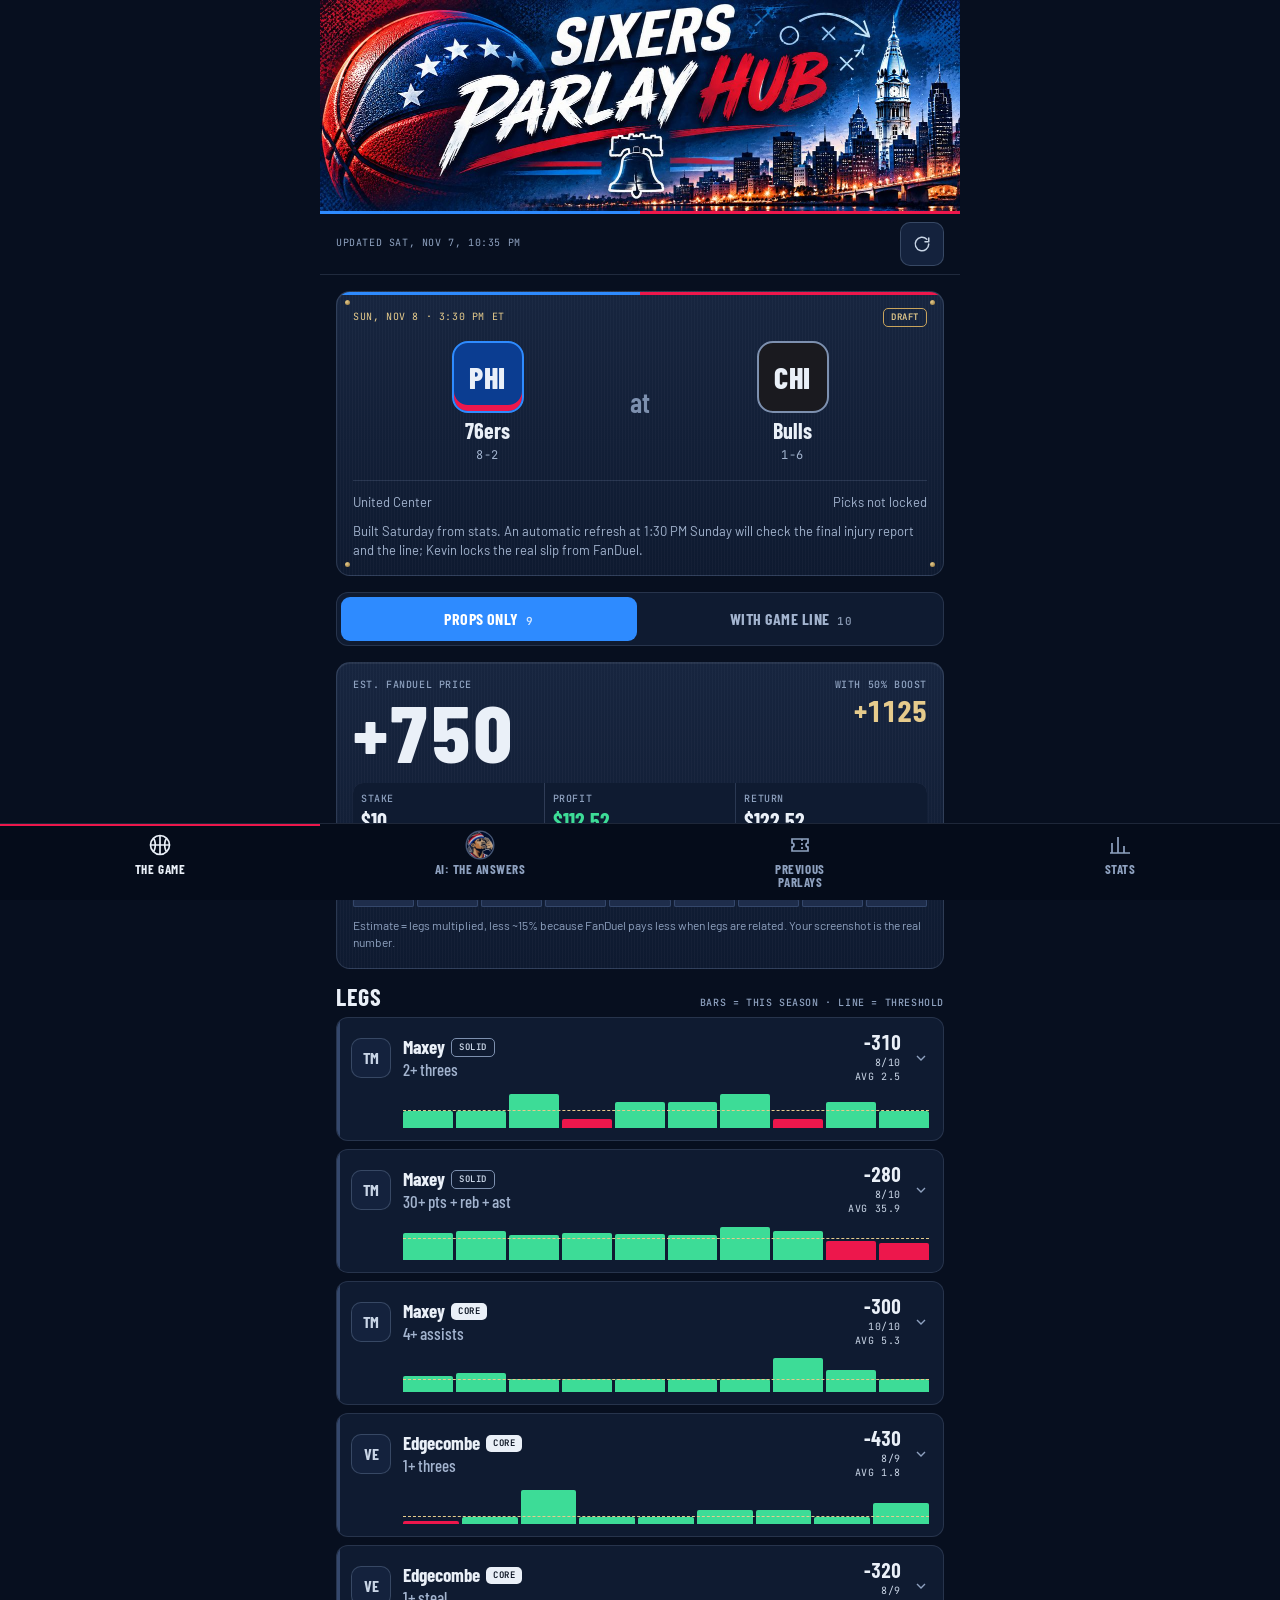
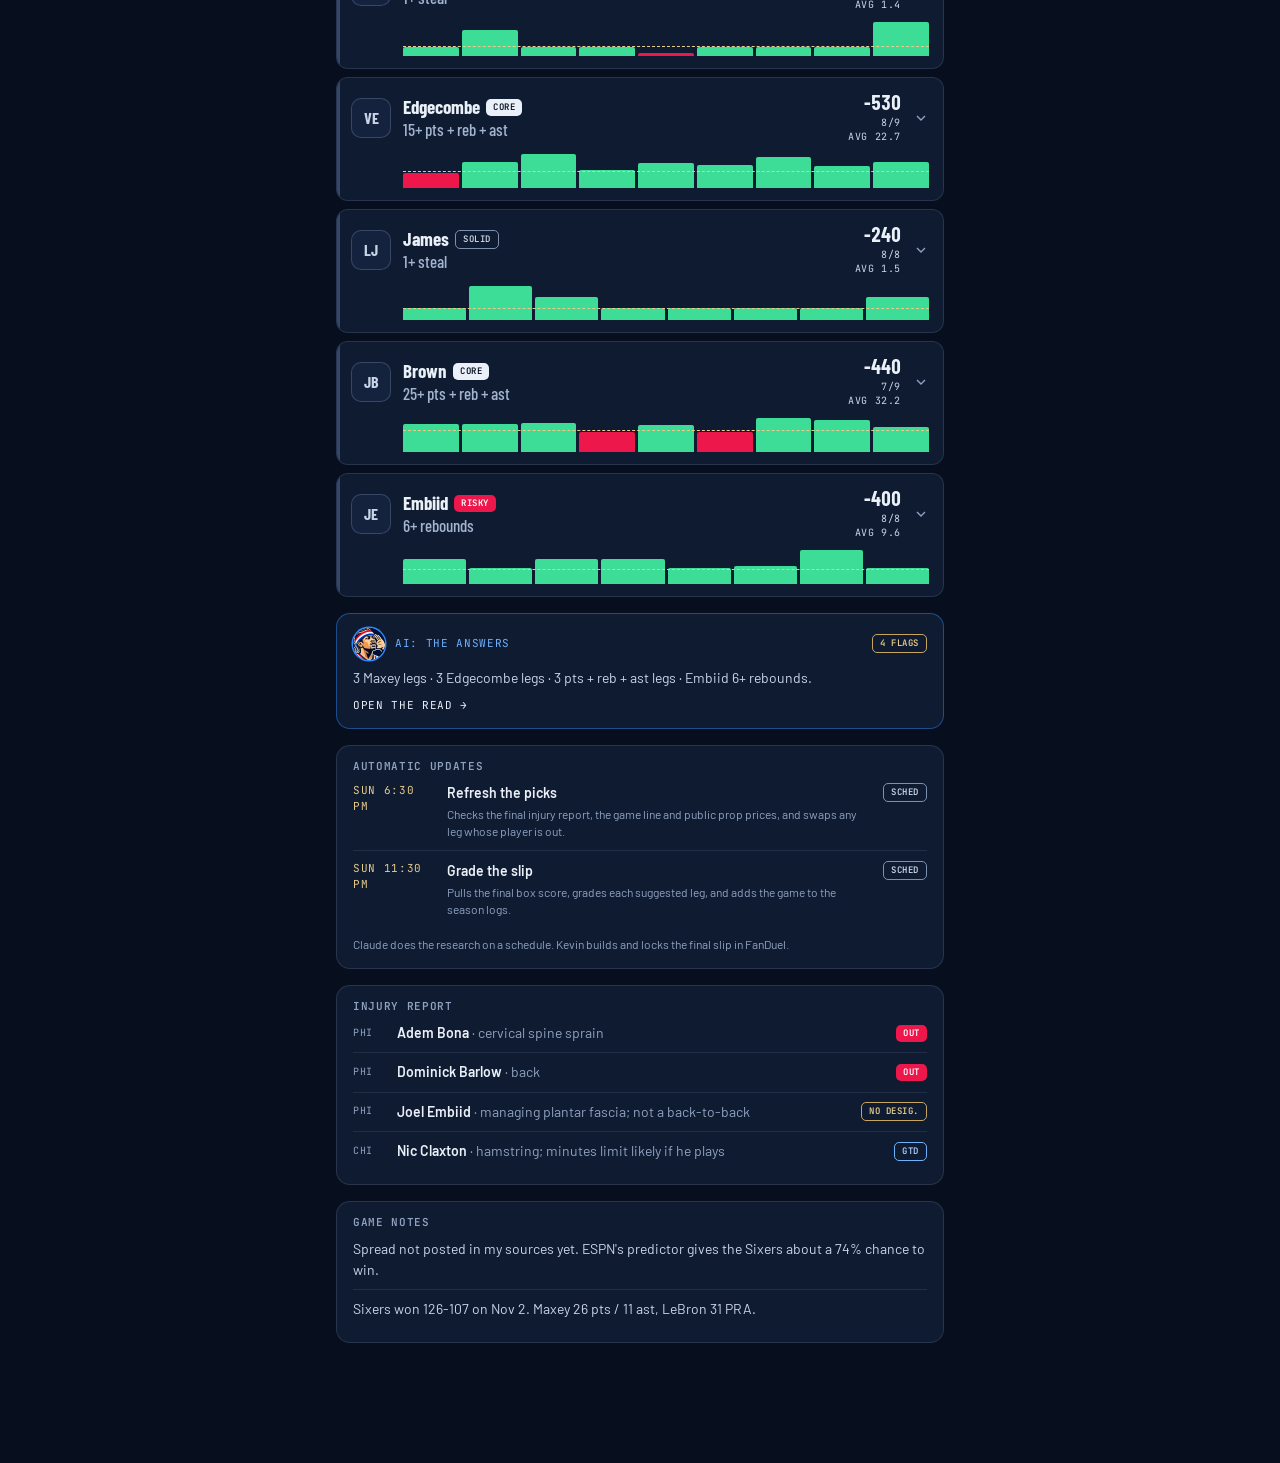
==== commit d393ce27: "Rename Tickets tab to Previous Parlays; let long tab labels wrap Co-Authored-By: Claude Opus 5.5 <no" ====
--- a/index.html
+++ b/index.html
@@ -35,7 +35,7 @@
     <button role="tab" id="t-build" aria-controls="tab-build" aria-selected="false">
       <img class="tab-avatar" src="assets/answers-icon.png" width="26" height="26" alt=""><span>AI: The Answers</span></button>
     <button role="tab" id="t-tickets" aria-controls="tab-tickets" aria-selected="false">
-      <svg viewBox="0 0 24 24" aria-hidden="true"><path d="M4 6h16v4a2 2 0 0 0 0 4v4H4v-4a2 2 0 0 0 0-4z"/><path d="M14 6v12" stroke-dasharray="2 2"/></svg>Tickets</button>
+      <svg viewBox="0 0 24 24" aria-hidden="true"><path d="M4 6h16v4a2 2 0 0 0 0 4v4H4v-4a2 2 0 0 0 0-4z"/><path d="M14 6v12" stroke-dasharray="2 2"/></svg><span>Previous Parlays</span></button>
     <button role="tab" id="t-stats" aria-controls="tab-stats" aria-selected="false">
       <svg viewBox="0 0 24 24" aria-hidden="true"><path d="M4 20V10M10 20V4M16 20v-7M22 20H2"/></svg>Stats</button>
   </nav>
--- a/css/style.css
+++ b/css/style.css
@@ -26,7 +26,7 @@
 body {
   margin: 0; background: var(--bg); color: var(--ink);
   font: 400 16px/1.45 var(--body);
-  padding-bottom: calc(76px + env(safe-area-inset-bottom));
+  padding-bottom: calc(92px + env(safe-area-inset-bottom));
 }
 main { max-width: 640px; margin: 0 auto; padding: 16px 16px 28px; }
 h1, h2, h3 { margin: 0; line-height: 1.05; }
@@ -63,7 +63,7 @@
 /* Bottom nav */
 .tabbar {
   position: fixed; inset: auto 0 0 0; z-index: 10;
-  display: grid; grid-template-columns: 1fr 1.45fr 1fr 1fr;
+  display: grid; grid-template-columns: repeat(4, minmax(0, 1fr));
   background: #050C1A; border-top: 1px solid var(--line);
   padding-bottom: env(safe-area-inset-bottom);
 }
@@ -72,9 +72,9 @@
   display: flex; flex-direction: column; align-items: center; gap: 4px;
   font: 600 11px/1 var(--mono); letter-spacing: .08em; text-transform: uppercase; color: var(--ink-4);
 }
-.tabbar svg { width: 24px; height: 24px; fill: none; stroke: currentColor; stroke-width: 1.7; flex: none; }
-.tabbar button { font: 700 13px/1.05 var(--display); letter-spacing: .04em; padding: 8px 2px 10px; gap: 5px; min-width: 0; }
-.tabbar span { display: block; text-align: center; white-space: nowrap; }
+.tabbar svg { width: 26px; height: 26px; padding: 1px; fill: none; stroke: currentColor; stroke-width: 1.7; flex: none; }
+.tabbar button { justify-content: flex-start; font: 700 13px/1.05 var(--display); letter-spacing: .04em; padding: 8px 2px 10px; gap: 5px; min-width: 0; }
+.tabbar span { display: block; text-align: center; text-wrap: balance; max-width: 92px; }
 .tab-avatar { width: 26px; height: 26px; border-radius: 50%; object-fit: cover; flex: none; box-shadow: 0 0 0 1.5px #5A6E92; opacity: .75; }
 .tabbar button[aria-selected="true"] .tab-avatar { opacity: 1; box-shadow: 0 0 0 2px var(--ink); }
 .tabbar button[aria-selected="true"] { color: var(--ink); box-shadow: inset 0 2px 0 var(--red); }
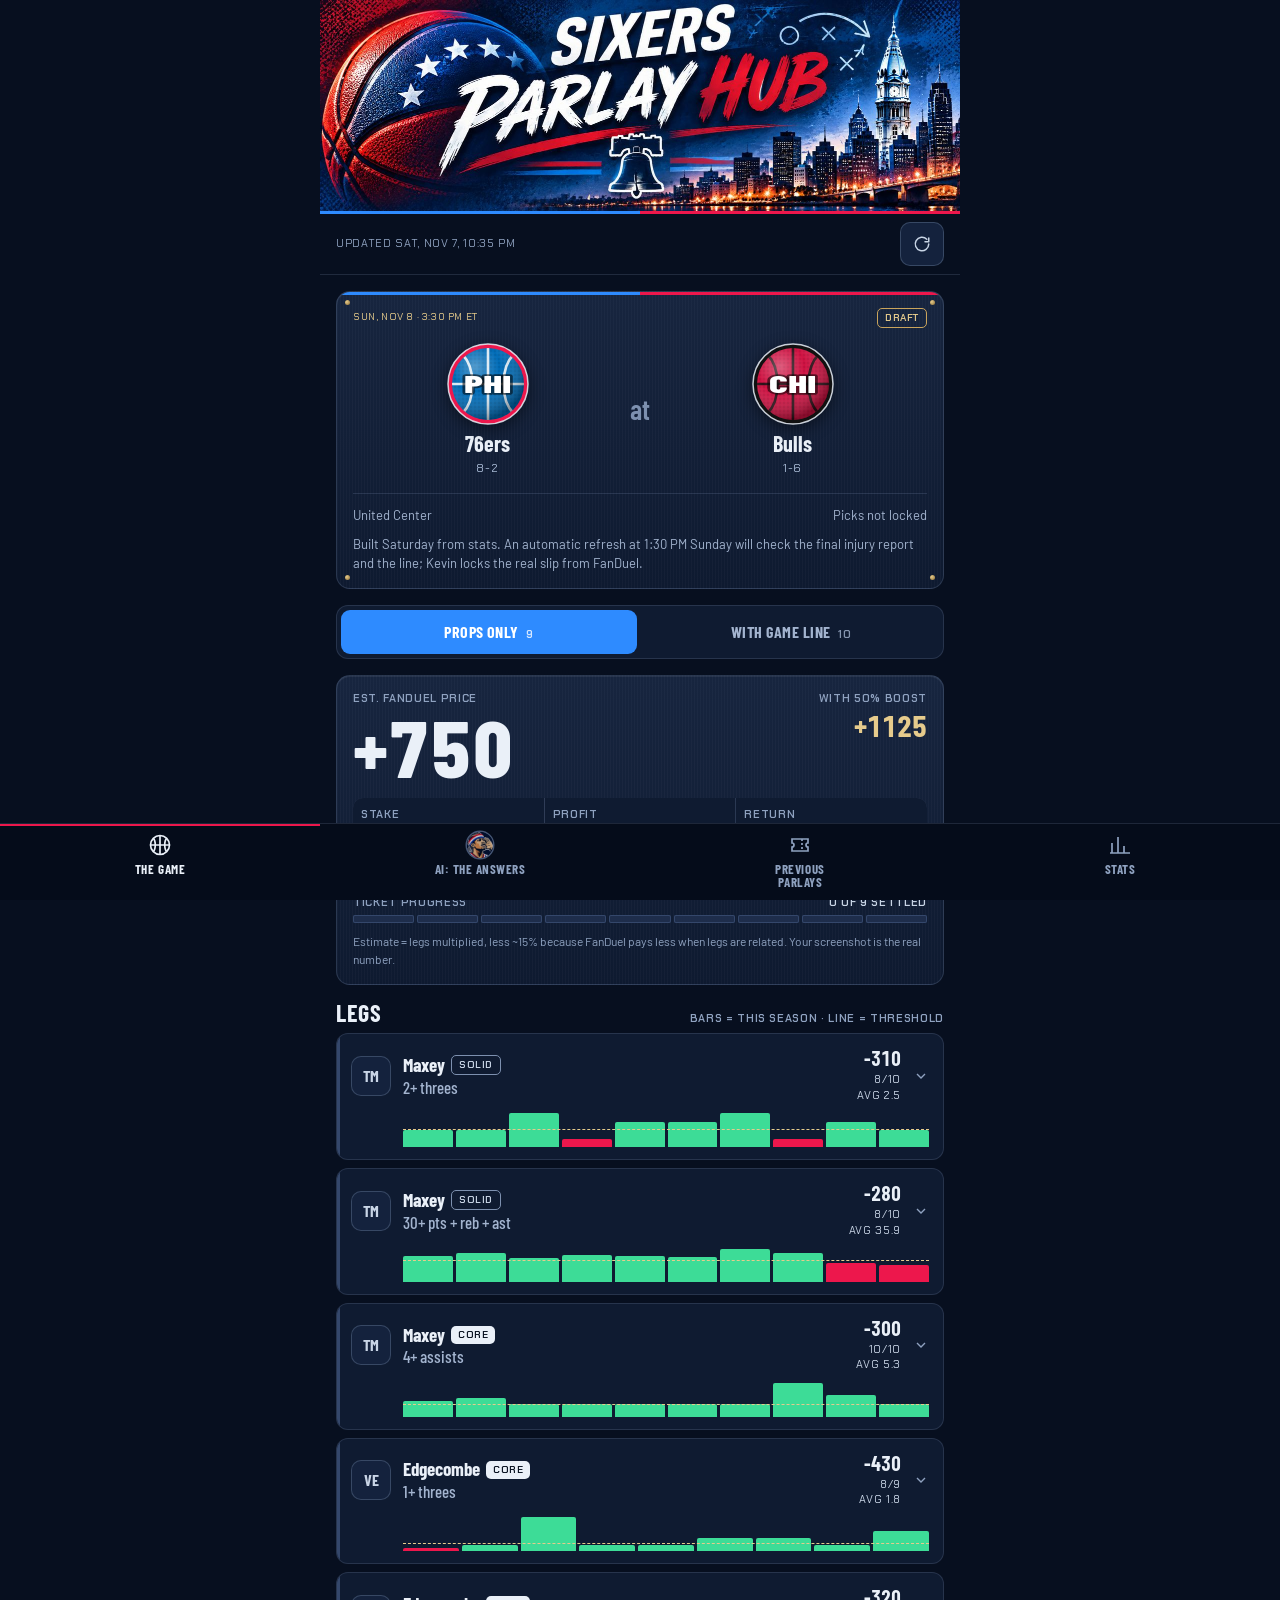
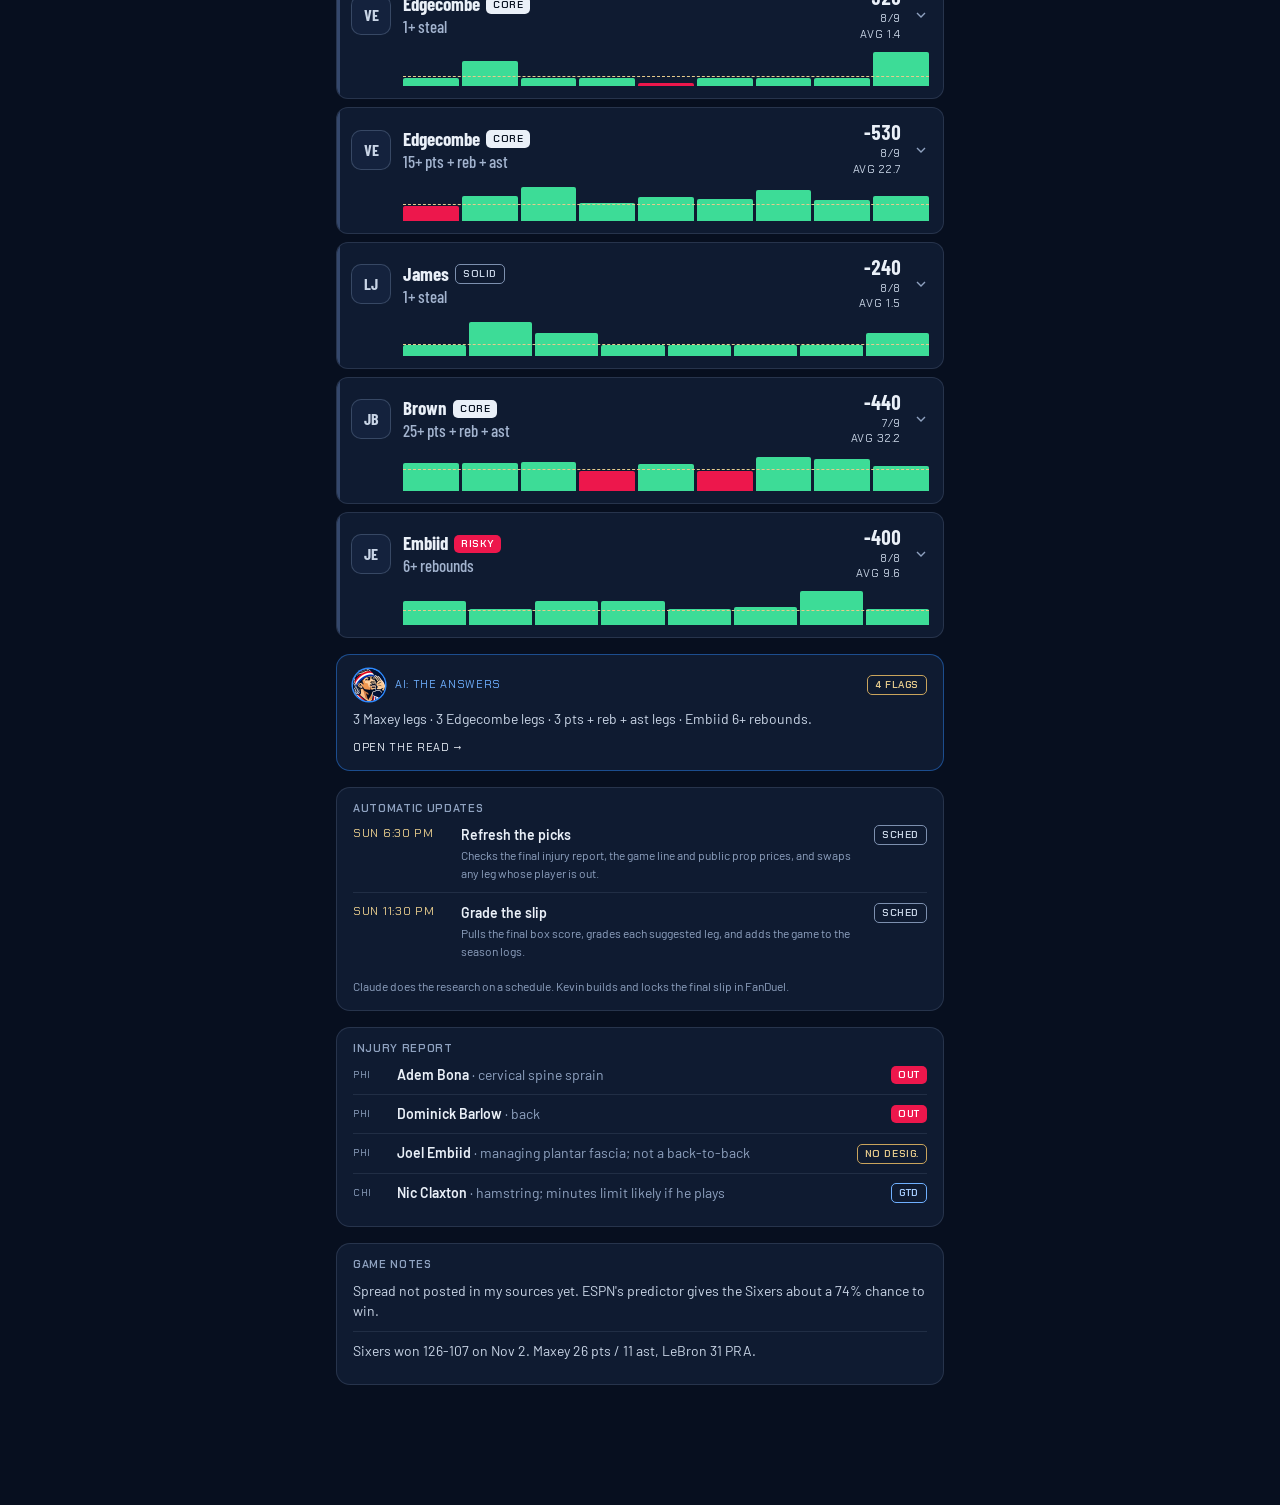
==== commit 46ba3c4d: "Label font: Chakra Petch in place of JetBrains Mono Small labels get a 1px bump; schedule times no l" ====
--- a/index.html
+++ b/index.html
@@ -8,7 +8,7 @@
   <meta name="theme-color" content="#070F1F">
   <link rel="preconnect" href="https://fonts.googleapis.com">
   <link rel="preconnect" href="https://fonts.gstatic.com" crossorigin>
-  <link href="https://fonts.googleapis.com/css2?family=Barlow+Condensed:wght@500;600;700;800&family=Barlow:wght@400;500;600&family=JetBrains+Mono:wght@500;600&display=swap" rel="stylesheet">
+  <link href="https://fonts.googleapis.com/css2?family=Barlow+Condensed:wght@500;600;700;800&family=Barlow:wght@400;500;600&family=Chakra+Petch:wght@500;600&display=swap" rel="stylesheet">
   <link rel="stylesheet" href="css/style.css">
 </head>
 <body>
--- a/css/style.css
+++ b/css/style.css
@@ -18,7 +18,7 @@
   --brass-ink: #E6CB8C;
   --display: "Barlow Condensed", "Arial Narrow", sans-serif;
   --body: "Barlow", system-ui, sans-serif;
-  --mono: "JetBrains Mono", ui-monospace, monospace;
+  --mono: "Chakra Petch", "Barlow", system-ui, sans-serif;
 }
 
 * { box-sizing: border-box; }
@@ -51,7 +51,7 @@
   display: flex; justify-content: space-between; align-items: center;
   border-bottom: 1px solid var(--line);
 }
-.updated { font-size: 10px; color: var(--ink-4); }
+.updated { font-size: 11px; color: var(--ink-4); }
 .icon-btn {
   width: 44px; height: 44px; border-radius: 10px; cursor: pointer;
   background: var(--panel-2); border: 1px solid var(--line-2); color: var(--ink-2);
@@ -102,7 +102,7 @@
 /* Matchup */
 .plate-top { display: flex; justify-content: space-between; align-items: center; margin-bottom: 14px; }
 .kicker { font-size: 10px; color: var(--brass-ink); }
-.badge { font: 600 9px/1 var(--mono); letter-spacing: .06em; text-transform: uppercase; padding: 4px 7px; border-radius: 5px; white-space: nowrap; }
+.badge { font: 600 10px/1 var(--mono); letter-spacing: .06em; text-transform: uppercase; padding: 4px 7px; border-radius: 5px; white-space: nowrap; }
 .badge.brass { border: 1px solid var(--brass); color: var(--brass-ink); }
 .badge.blue { border: 1px solid #6FB0FF; color: var(--blue-ink); }
 .badge.red { background: var(--red); color: #fff; }
@@ -111,12 +111,6 @@
 .badge.hit { background: var(--hit); color: #06231A; }
 .matchup { display: grid; grid-template-columns: 1fr auto 1fr; align-items: center; gap: 8px; }
 .team { display: flex; flex-direction: column; align-items: center; gap: 6px; }
-.monogram {
-  width: 72px; height: 72px; border-radius: 16px; display: flex; align-items: center; justify-content: center;
-  font: 800 30px/1 var(--display); letter-spacing: .02em;
-}
-.monogram.phi { background: #0B3D91; border: 2px solid var(--blue); box-shadow: inset 0 -6px 0 var(--red); }
-.monogram.opp { background: #1A1A1F; border: 2px solid #7D90AF; }
 .team-name { font: 700 22px/1 var(--display); }
 .record { font-size: 12px; color: var(--ink-3); }
 .at { font: 600 28px/1 var(--display); color: #7D90AF; }
@@ -135,7 +129,7 @@
 
 /* Ticket summary */
 .sum-top { display: flex; justify-content: space-between; align-items: flex-start; gap: 12px; }
-.label { font: 500 10px/1.2 var(--mono); letter-spacing: .06em; text-transform: uppercase; color: var(--ink-4); }
+.label { font: 600 11px/1.2 var(--mono); letter-spacing: .06em; text-transform: uppercase; color: var(--ink-4); }
 .big-price { font: 800 64px/.9 var(--display); font-variant-numeric: tabular-nums; margin-top: 4px; }
 .boost-price { font: 700 30px/1 var(--display); color: var(--brass-ink); font-variant-numeric: tabular-nums; margin-top: 4px; }
 .sum-grid { display: grid; grid-template-columns: repeat(3, minmax(0, 1fr)); gap: 1px; margin-top: 16px; background: var(--line); border-radius: 10px; overflow: hidden; }
@@ -165,7 +159,7 @@
 .leg-what { font: 500 17px/1.1 var(--display); color: var(--ink-3); }
 .leg-right { flex: none; display: flex; flex-direction: column; align-items: flex-end; gap: 4px; }
 .leg-price { font: 700 20px/1 var(--display); font-variant-numeric: tabular-nums; }
-.leg-rate { font-size: 10px; line-height: 1.4; color: var(--ink-2); text-align: right; white-space: nowrap; }
+.leg-rate { font-size: 11px; line-height: 1.4; color: var(--ink-2); text-align: right; white-space: nowrap; }
 .chev { width: 16px; height: 16px; stroke: var(--ink-4); fill: none; stroke-width: 2; transition: transform .15s; }
 .leg[open] .chev { transform: rotate(180deg); }
 .bars { position: relative; height: 34px; display: flex; align-items: flex-end; gap: 3px; margin: 10px 0 0 52px; }
@@ -197,7 +191,7 @@
 .sched li { display: flex; gap: 12px; padding: 10px 0; border-top: 1px solid rgba(160,182,214,.12); }
 .sched { list-style: none; margin: 0; padding: 0; }
 .sched li:first-child { border-top: 0; padding-top: 0; }
-.sched .when { flex: none; width: 82px; font-size: 11px; color: var(--brass-ink); }
+.sched .when { flex: none; width: 96px; font-size: 12px; white-space: nowrap; color: var(--brass-ink); }
 .sched .what { flex: 1; display: flex; flex-direction: column; gap: 2px; font-size: 14px; font-weight: 600; }
 .sched .what span { font-weight: 400; font-size: 12px; color: var(--ink-4); }
 
@@ -287,7 +281,7 @@
 .chart .miss { border-radius: 3px 3px 0 0; box-shadow: inset 0 0 0 1.5px var(--red); }
 .ramp { width: 120px; height: 10px; border-radius: 3px; display: inline-block; background: linear-gradient(90deg, #B5122F 0%, #F59E3B 49.9%, #7FB79A 50%, #1FD67E 100%); }
 .chart-x { display: flex; gap: 6px; margin-top: 6px; }
-.chart-x span { flex: 1; text-align: center; font: 500 8px/1 var(--mono); color: var(--ink-4); }
+.chart-x span { flex: 1; text-align: center; font: 600 9px/1 var(--mono); color: var(--ink-4); }
 .rate-row { display: flex; flex-direction: column; gap: 6px; padding: 8px 0; border-top: 1px solid rgba(160,182,214,.12); }
 .rate-row:first-of-type { border-top: 0; }
 .rate-row .top { display: flex; justify-content: space-between; font-size: 14px; }
@@ -308,3 +302,4 @@
 @media (prefers-reduced-motion: reduce) { * { transition: none !important; animation: none !important; } }
 .ai-avatar { width: 32px; height: 32px; border-radius: 50%; object-fit: cover; box-shadow: 0 0 0 1.5px var(--blue); flex: none; }
 .ai-avatar.lg { width: 44px; height: 44px; box-shadow: 0 0 0 2px var(--blue); }
+.crest { width: 84px; height: 84px; display: block; filter: drop-shadow(0 4px 8px rgba(0,0,0,.45)); }
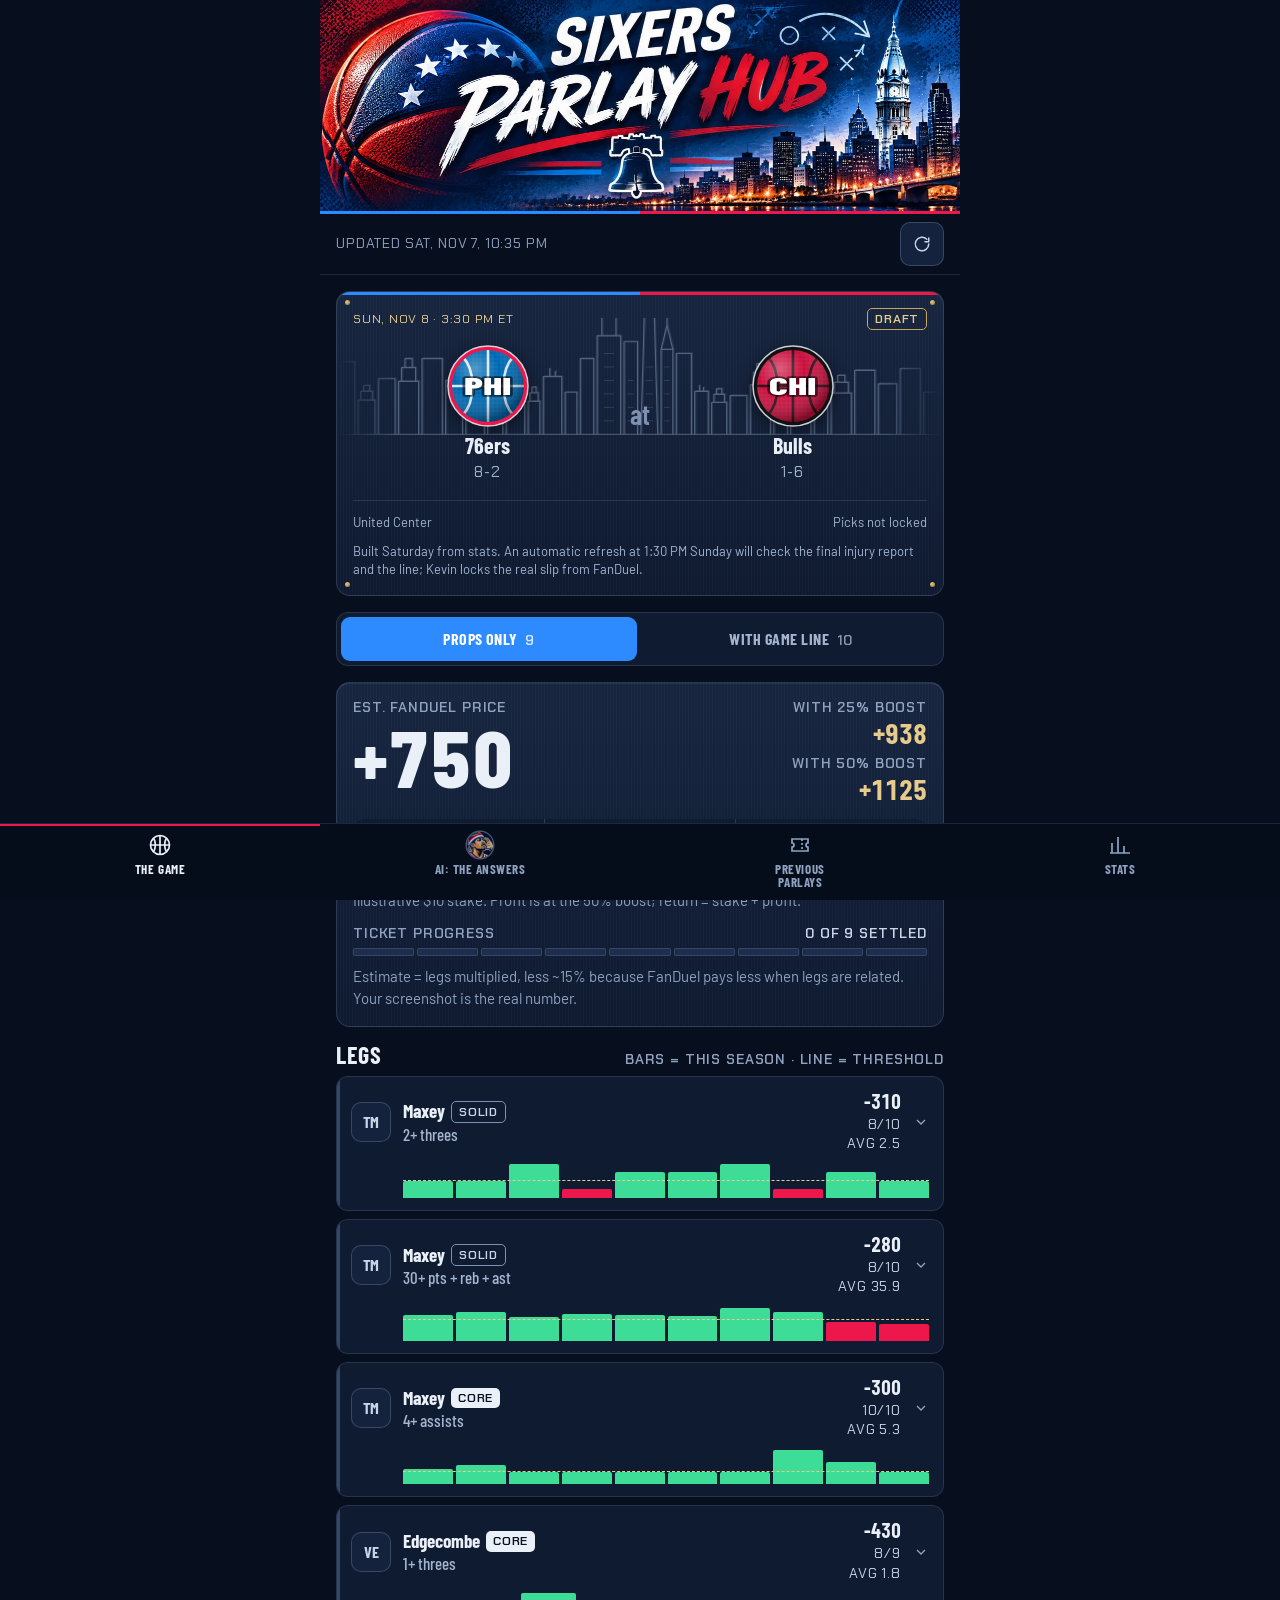
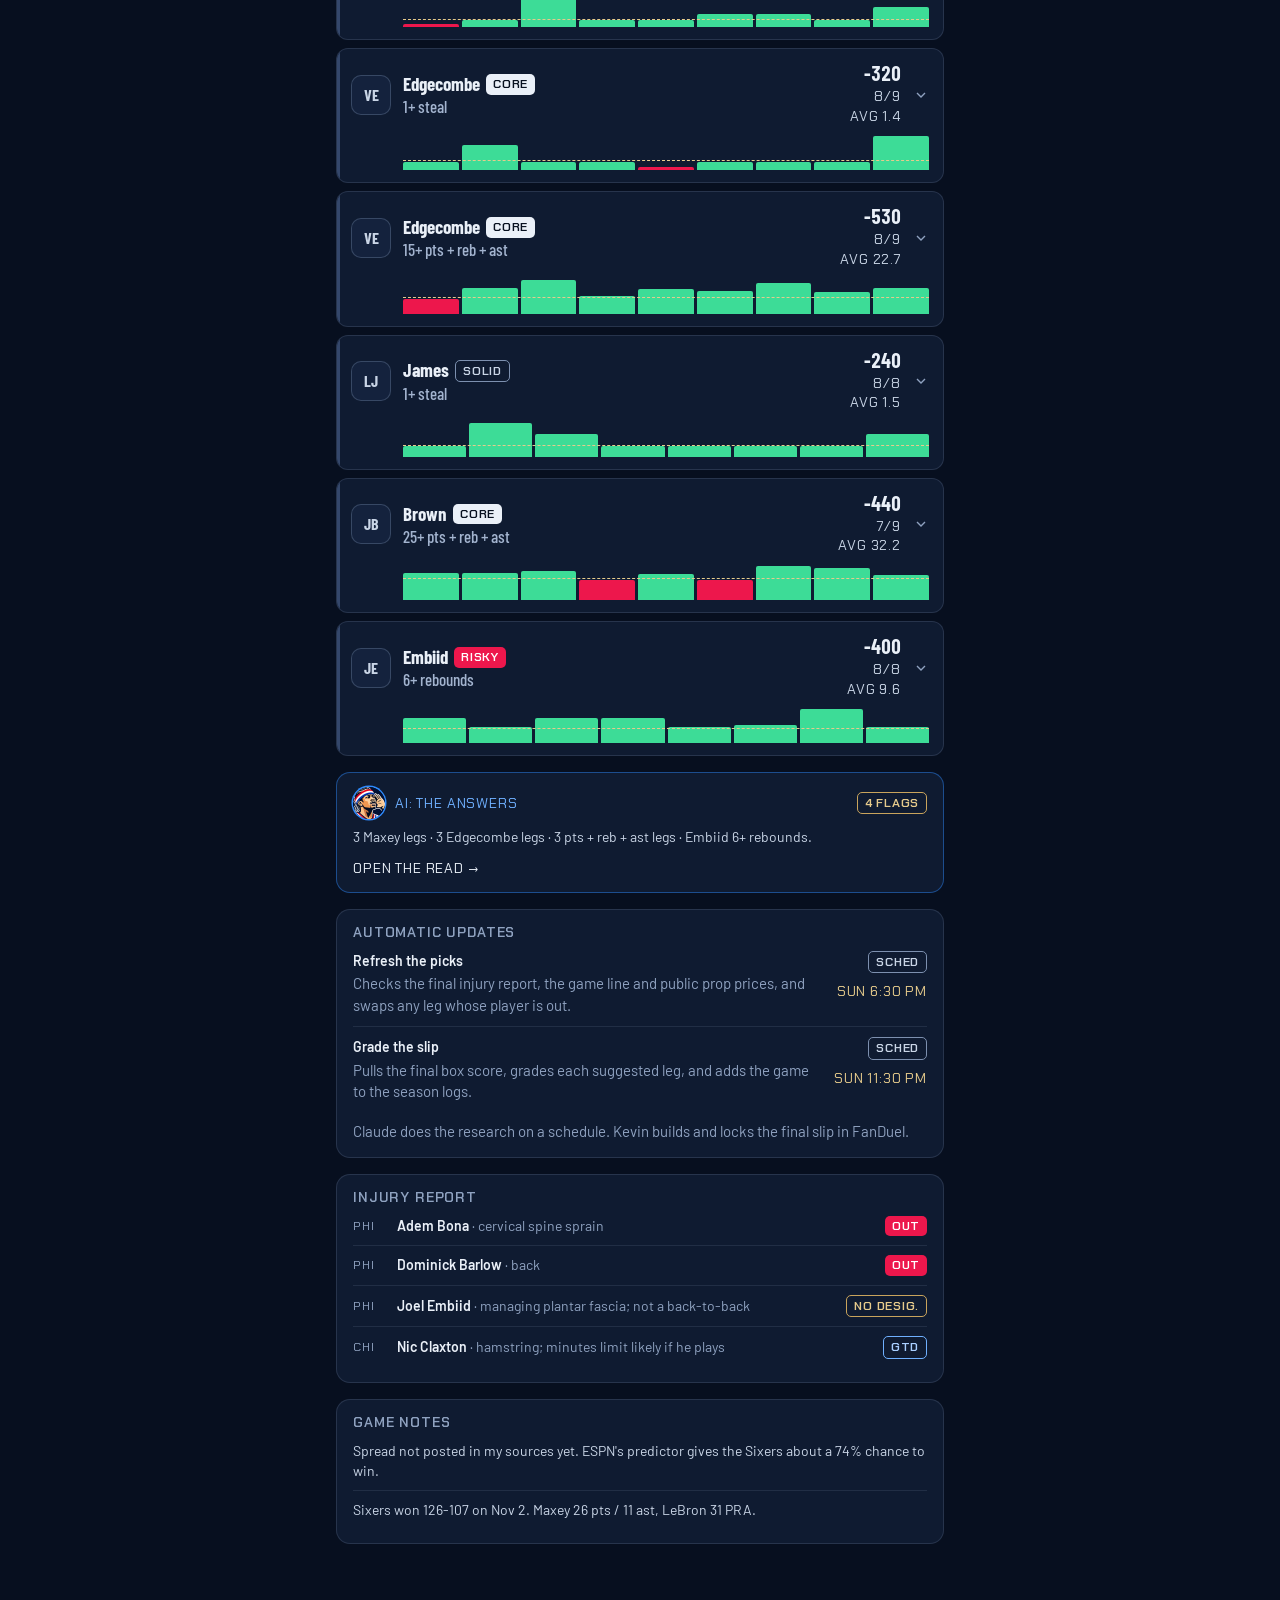
==== commit 88bbde2e: "Link-preview image and title; tab and home-screen icons Co-Authored-By: Claude Opus 5.5 <noreply@ant" ====
--- a/index.html
+++ b/index.html
@@ -6,6 +6,26 @@
   <title>Sixers Parlay Hub</title>
   <meta name="description" content="Our Sixers same-game parlay picks, history and playbook.">
   <meta name="theme-color" content="#070F1F">
+
+  <!-- Link previews (iMessage, WhatsApp, Slack, Facebook, X) -->
+  <meta property="og:type" content="website">
+  <meta property="og:site_name" content="Sixers Parlay Hub">
+  <meta property="og:title" content="Sixers Parlay Hub">
+  <meta property="og:description" content="Our Sixers same-game parlay picks, AI analysis and season history.">
+  <meta property="og:url" content="https://kcq101.github.io/Sixers-Parlay-Hub/">
+  <meta property="og:image" content="https://kcq101.github.io/Sixers-Parlay-Hub/assets/share.jpg">
+  <meta property="og:image:width" content="1200">
+  <meta property="og:image:height" content="1200">
+  <meta property="og:image:alt" content="Sixers Parlay Hub — Philadelphia skyline and Ben Franklin Bridge at night">
+  <meta name="twitter:card" content="summary">
+  <meta name="twitter:title" content="Sixers Parlay Hub">
+  <meta name="twitter:description" content="Our Sixers same-game parlay picks, AI analysis and season history.">
+  <meta name="twitter:image" content="https://kcq101.github.io/Sixers-Parlay-Hub/assets/share.jpg">
+
+  <!-- Tab and home-screen icons -->
+  <link rel="icon" type="image/png" sizes="48x48" href="assets/favicon-48.png">
+  <link rel="icon" type="image/png" sizes="192x192" href="assets/icon-192.png">
+  <link rel="apple-touch-icon" href="assets/apple-touch-icon.png">
   <link rel="preconnect" href="https://fonts.googleapis.com">
   <link rel="preconnect" href="https://fonts.gstatic.com" crossorigin>
   <link href="https://fonts.googleapis.com/css2?family=Barlow+Condensed:wght@500;600;700;800&family=Barlow:wght@400;500;600&family=Chakra+Petch:wght@500;600&display=swap" rel="stylesheet">
--- a/css/style.css
+++ b/css/style.css
@@ -37,7 +37,7 @@
 
 .mono { font-family: var(--mono); letter-spacing: .06em; text-transform: uppercase; }
 .disp { font-family: var(--display); }
-.muted { color: var(--ink-4); font-size: 12px; }
+.muted { color: var(--ink-4); font-size: 15px; }
 .tab { display: flex; flex-direction: column; gap: 16px; }
 .tab[hidden] { display: none; }
 
@@ -51,7 +51,7 @@
   display: flex; justify-content: space-between; align-items: center;
   border-bottom: 1px solid var(--line);
 }
-.updated { font-size: 11px; color: var(--ink-4); }
+.updated { font-size: 14px; color: var(--ink-4); }
 .icon-btn {
   width: 44px; height: 44px; border-radius: 10px; cursor: pointer;
   background: var(--panel-2); border: 1px solid var(--line-2); color: var(--ink-2);
@@ -70,7 +70,7 @@
 .tabbar button {
   background: none; border: 0; cursor: pointer; padding: 10px 0 12px;
   display: flex; flex-direction: column; align-items: center; gap: 4px;
-  font: 600 11px/1 var(--mono); letter-spacing: .08em; text-transform: uppercase; color: var(--ink-4);
+  font: 600 14px/1 var(--mono); letter-spacing: .08em; text-transform: uppercase; color: var(--ink-4);
 }
 .tabbar svg { width: 26px; height: 26px; padding: 1px; fill: none; stroke: currentColor; stroke-width: 1.7; flex: none; }
 .tabbar button { justify-content: flex-start; font: 700 13px/1.05 var(--display); letter-spacing: .04em; padding: 8px 2px 10px; gap: 5px; min-width: 0; }
@@ -95,14 +95,14 @@
 .stripe { position: absolute; left: 0; right: 0; top: 0; height: 3px; background: linear-gradient(90deg, var(--blue) 0 50%, var(--red) 50% 100%); }
 
 .panel { background: var(--panel); border: 1px solid var(--line); border-radius: 14px; padding: 14px 16px; }
-.panel-h { font: 600 11px/1.2 var(--mono); letter-spacing: .06em; text-transform: uppercase; color: var(--ink-4); margin-bottom: 10px; }
+.panel-h { font: 600 14px/1.2 var(--mono); letter-spacing: .06em; text-transform: uppercase; color: var(--ink-4); margin-bottom: 10px; }
 h2.section { font: 700 24px/1 var(--display); text-transform: uppercase; letter-spacing: .03em; }
 .section-row { display: flex; justify-content: space-between; align-items: baseline; gap: 10px; }
 
 /* Matchup */
 .plate-top { display: flex; justify-content: space-between; align-items: center; margin-bottom: 14px; }
-.kicker { font-size: 10px; color: var(--brass-ink); }
-.badge { font: 600 10px/1 var(--mono); letter-spacing: .06em; text-transform: uppercase; padding: 4px 7px; border-radius: 5px; white-space: nowrap; }
+.kicker { font-size: 12.5px; color: var(--brass-ink); }
+.badge { font: 600 12.5px/1 var(--mono); letter-spacing: .06em; text-transform: uppercase; padding: 4px 7px; border-radius: 5px; white-space: nowrap; }
 .badge.brass { border: 1px solid var(--brass); color: var(--brass-ink); }
 .badge.blue { border: 1px solid #6FB0FF; color: var(--blue-ink); }
 .badge.red { background: var(--red); color: #fff; }
@@ -111,8 +111,10 @@
 .badge.hit { background: var(--hit); color: #06231A; }
 .matchup { display: grid; grid-template-columns: 1fr auto 1fr; align-items: center; gap: 8px; }
 .team { display: flex; flex-direction: column; align-items: center; gap: 6px; }
+.matchup { position: relative; isolation: isolate; }
+.matchup > .skyline { position: absolute; z-index: -1; left: -16px; right: -16px; width: calc(100% + 32px); top: -26px; height: 118px; color: #8FA2C0; opacity: .5; pointer-events: none; -webkit-mask-image: linear-gradient(90deg, transparent 0, #000 10%, #000 90%, transparent 100%); mask-image: linear-gradient(90deg, transparent 0, #000 10%, #000 90%, transparent 100%); }
 .team-name { font: 700 22px/1 var(--display); }
-.record { font-size: 12px; color: var(--ink-3); }
+.record { font-size: 15px; color: var(--ink-3); }
 .at { font: 600 28px/1 var(--display); color: #7D90AF; }
 .plate-foot { display: flex; justify-content: space-between; gap: 10px; margin-top: 16px; padding-top: 12px; border-top: 1px solid var(--line); font-size: 13px; color: var(--ink-3); }
 .status-note { font-size: 13px; color: var(--ink-3); margin-top: 10px; }
@@ -125,13 +127,15 @@
 }
 .switch button[aria-pressed="true"] { background: var(--blue); color: #fff; }
 .switch button { white-space: nowrap; overflow: hidden; text-overflow: ellipsis; padding: 0 8px; font-size: 16px; }
-.switch small { font: 600 11px/1 var(--mono); opacity: .8; margin-left: 4px; }
+.switch small { font: 600 14px/1 var(--mono); opacity: .8; margin-left: 4px; }
 
 /* Ticket summary */
 .sum-top { display: flex; justify-content: space-between; align-items: flex-start; gap: 12px; }
-.label { font: 600 11px/1.2 var(--mono); letter-spacing: .06em; text-transform: uppercase; color: var(--ink-4); }
+.label { font: 600 14px/1.2 var(--mono); letter-spacing: .06em; text-transform: uppercase; color: var(--ink-4); }
 .big-price { font: 800 64px/.9 var(--display); font-variant-numeric: tabular-nums; margin-top: 4px; }
-.boost-price { font: 700 30px/1 var(--display); color: var(--brass-ink); font-variant-numeric: tabular-nums; margin-top: 4px; }
+.boosts { display: flex; flex-direction: column; align-items: flex-end; gap: 8px; }
+.boost-row { display: flex; flex-direction: column; align-items: flex-end; gap: 3px; }
+.boost-price { font: 700 28px/1 var(--display); color: var(--brass-ink); font-variant-numeric: tabular-nums; }
 .sum-grid { display: grid; grid-template-columns: repeat(3, minmax(0, 1fr)); gap: 1px; margin-top: 16px; background: var(--line); border-radius: 10px; overflow: hidden; }
 .sum-grid div { background: var(--panel); padding: 10px 8px; display: flex; flex-direction: column; gap: 4px; }
 .sum-grid b { font: 700 22px/1 var(--display); }
@@ -159,18 +163,18 @@
 .leg-what { font: 500 17px/1.1 var(--display); color: var(--ink-3); }
 .leg-right { flex: none; display: flex; flex-direction: column; align-items: flex-end; gap: 4px; }
 .leg-price { font: 700 20px/1 var(--display); font-variant-numeric: tabular-nums; }
-.leg-rate { font-size: 11px; line-height: 1.4; color: var(--ink-2); text-align: right; white-space: nowrap; }
+.leg-rate { font-size: 14px; line-height: 1.4; color: var(--ink-2); text-align: right; white-space: nowrap; }
 .chev { width: 16px; height: 16px; stroke: var(--ink-4); fill: none; stroke-width: 2; transition: transform .15s; }
 .leg[open] .chev { transform: rotate(180deg); }
 .bars { position: relative; height: 34px; display: flex; align-items: flex-end; gap: 3px; margin: 10px 0 0 52px; }
 .bars span { flex: 1; border-radius: 2px 2px 0 0; min-height: 3px; }
 .bars .h { background: var(--hit); } .bars .m { background: var(--red); }
 .bars .thr { position: absolute; left: 0; right: 0; height: 0; border-top: 1px dashed var(--brass-ink); border-radius: 0; flex: none; min-height: 0; }
-.bars-empty { margin: 8px 0 0 52px; font-size: 12px; color: var(--ink-4); }
+.bars-empty { margin: 8px 0 0 52px; font-size: 15px; color: var(--ink-4); }
 .leg-body { border-top: 1px solid var(--line); background: var(--sunk); padding: 12px 14px 14px; display: flex; flex-direction: column; gap: 10px; }
 .games { display: grid; grid-template-columns: repeat(5, minmax(0, 1fr)); gap: 4px; }
 .games div { display: flex; flex-direction: column; align-items: center; gap: 2px; padding: 6px 0; border-radius: 6px; background: var(--panel-2); }
-.games small { font: 500 9px/1 var(--mono); color: var(--ink-4); letter-spacing: .04em; }
+.games small { font: 500 11px/1 var(--mono); color: var(--ink-4); letter-spacing: .04em; }
 .games b { font: 700 17px/1 var(--display); }
 .games .h b { color: var(--hit); } .games .m b { color: var(--red-ink); }
 .leg-note { font-size: 14px; color: var(--ink-2); }
@@ -187,19 +191,20 @@
 .rows > div:first-child { border-top: 0; padding-top: 0; }
 .rows .grow { flex: 1; min-width: 0; }
 .rows .sub { color: var(--ink-4); }
-.rows .tm { flex: none; width: 34px; font-size: 10px; color: var(--ink-4); }
+.rows .tm { flex: none; width: 34px; font-size: 12.5px; color: var(--ink-4); }
 .sched li { display: flex; gap: 12px; padding: 10px 0; border-top: 1px solid rgba(160,182,214,.12); }
 .sched { list-style: none; margin: 0; padding: 0; }
 .sched li:first-child { border-top: 0; padding-top: 0; }
-.sched .when { flex: none; width: 96px; font-size: 12px; white-space: nowrap; color: var(--brass-ink); }
-.sched .what { flex: 1; display: flex; flex-direction: column; gap: 2px; font-size: 14px; font-weight: 600; }
-.sched .what span { font-weight: 400; font-size: 12px; color: var(--ink-4); }
+.sched .side { flex: none; display: flex; flex-direction: column; align-items: flex-end; gap: 8px; }
+.sched .when { font-size: 14px; white-space: nowrap; color: var(--brass-ink); text-align: right; }
+.sched .what { flex: 1; min-width: 0; display: flex; flex-direction: column; gap: 2px; font-size: 14px; font-weight: 600; }
+.sched .what span { font-weight: 400; font-size: 15px; color: var(--ink-4); }
 
 /* Analyst */
 .analyst-link { display: block; text-decoration: none; color: inherit; border-radius: 14px; padding: 14px 16px; background: var(--panel); border: 1px solid rgba(46,139,255,.45); cursor: pointer; text-align: left; width: 100%; font: inherit; }
 .analyst-head { display: flex; align-items: center; gap: 10px; margin-bottom: 8px; }
 .analyst-head svg, .analyst-mark svg { fill: none; stroke: #6FB0FF; stroke-width: 1.8; stroke-linecap: round; }
-.analyst-title { font-size: 11px; color: #6FB0FF; }
+.analyst-title { font-size: 14px; color: #6FB0FF; }
 .analyst {
   border-radius: 14px; padding: 16px; border: 1px solid rgba(46,139,255,.5); background-color: #0B1830;
   background-image: linear-gradient(rgba(46,139,255,.07) 1px, transparent 1px), linear-gradient(90deg, rgba(46,139,255,.07) 1px, transparent 1px);
@@ -215,19 +220,19 @@
 .flag:first-of-type { border-top: 0; padding-top: 0; }
 .flag-h { display: flex; align-items: center; gap: 8px; font-weight: 600; font-size: 15px; }
 .chips { display: flex; flex-wrap: wrap; gap: 6px; }
-.chip { font: 600 12px/1 var(--body); padding: 6px 8px; border-radius: 6px; background: var(--panel-2); border: 1px solid var(--line-2); color: var(--ink-2); }
+.chip { font: 600 15px/1 var(--body); padding: 6px 8px; border-radius: 6px; background: var(--panel-2); border: 1px solid var(--line-2); color: var(--ink-2); }
 .flag p, .why p { font-size: 13px; color: var(--ink-3); }
 .why > div { display: flex; gap: 10px; padding: 9px 0; border-top: 1px solid rgba(160,182,214,.12); }
 .why > div:first-child { border-top: 0; padding-top: 0; }
-.why .rate { flex: none; width: 64px; line-height: 1.5; font-size: 11px; color: var(--brass-ink); padding-top: 3px; }
+.why .rate { flex: none; width: 64px; line-height: 1.5; font-size: 14px; color: var(--brass-ink); padding-top: 3px; }
 .why .leg-t { font: 700 17px/1.15 var(--display); }
 .swap-target { display: flex; align-items: center; gap: 10px; padding: 10px 12px; border-radius: 10px; background: #1A0E1C; border: 1px dashed var(--red); }
 .swap-opt { display: flex; flex-direction: column; gap: 6px; padding: 10px 12px; border-radius: 10px; background: var(--panel-2); border: 1px solid var(--line-2); }
 .swap-opt .bars { margin-left: 0; }
 .tuner > div { display: flex; gap: 10px; font-size: 14px; color: var(--ink-2); padding: 6px 0; }
-.disclaimer { font-size: 12px; line-height: 1.5; color: var(--ink-4); }
+.disclaimer { font-size: 15px; line-height: 1.5; color: var(--ink-4); }
 .rules { background: var(--panel); border: 1px solid var(--line); border-radius: 14px; }
-.rules summary { list-style: none; cursor: pointer; min-height: 52px; padding: 0 16px; display: flex; align-items: center; justify-content: space-between; font: 600 11px/1 var(--mono); letter-spacing: .06em; text-transform: uppercase; color: var(--ink-3); }
+.rules summary { list-style: none; cursor: pointer; min-height: 52px; padding: 0 16px; display: flex; align-items: center; justify-content: space-between; font: 600 14px/1 var(--mono); letter-spacing: .06em; text-transform: uppercase; color: var(--ink-3); }
 .rules summary::-webkit-details-marker { display: none; }
 .rules[open] .chev { transform: rotate(180deg); }
 .rules-body { padding: 0 16px 14px; display: flex; flex-direction: column; gap: 14px; }
@@ -255,7 +260,7 @@
 .t-title small { font: 500 15px var(--display); color: var(--ink-4); }
 .t-res { font: 800 19px/1 var(--display); white-space: nowrap; }
 .ticket.near .t-res { color: var(--brass-ink); } .ticket.won .t-res { color: var(--hit); }
-.t-sub { display: flex; justify-content: space-between; gap: 8px; font-size: 12px; color: var(--ink-3); }
+.t-sub { display: flex; justify-content: space-between; gap: 8px; font-size: 15px; color: var(--ink-3); }
 .pl-neg { color: #FF8FA8; } .pl-pos { color: var(--hit); }
 .dots { display: flex; gap: 4px; flex-wrap: wrap; }
 .dot { width: 10px; height: 10px; border-radius: 50%; display: inline-block; }
@@ -264,7 +269,7 @@
 .t-legs li { display: flex; align-items: center; gap: 10px; padding: 6px 0; font-size: 14px; }
 .t-legs .act { margin-left: auto; font: 700 17px/1 var(--display); font-variant-numeric: tabular-nums; }
 .t-legs li.m .act { color: var(--red-ink); }
-.t-note { font-size: 12px; color: var(--brass-ink); margin-top: 6px; }
+.t-note { font-size: 15px; color: var(--brass-ink); margin-top: 6px; }
 
 /* Stats */
 .hero { display: flex; justify-content: space-between; align-items: flex-end; gap: 12px; }
@@ -273,7 +278,7 @@
 .kpi2 > div { background: var(--panel); border: 1px solid var(--line); border-radius: 12px; padding: 12px; }
 .kpi2 b { font: 800 28px/1 var(--display); }
 .kpi2 b small { font-size: 18px; color: #7D90AF; }
-.legend { display: flex; gap: 14px; margin-bottom: 10px; font-size: 12px; color: var(--ink-3); flex-wrap: wrap; }
+.legend { display: flex; gap: 14px; margin-bottom: 10px; font-size: 15px; color: var(--ink-3); flex-wrap: wrap; }
 .legend span { display: flex; align-items: center; gap: 6px; }
 .sw { width: 10px; height: 10px; border-radius: 2px; display: inline-block; }
 .chart { position: relative; height: 150px; display: flex; align-items: flex-end; gap: 6px; border-bottom: 1px solid var(--line-2); }
@@ -281,7 +286,7 @@
 .chart .miss { border-radius: 3px 3px 0 0; box-shadow: inset 0 0 0 1.5px var(--red); }
 .ramp { width: 120px; height: 10px; border-radius: 3px; display: inline-block; background: linear-gradient(90deg, #B5122F 0%, #F59E3B 49.9%, #7FB79A 50%, #1FD67E 100%); }
 .chart-x { display: flex; gap: 6px; margin-top: 6px; }
-.chart-x span { flex: 1; text-align: center; font: 600 9px/1 var(--mono); color: var(--ink-4); }
+.chart-x span { flex: 1 1 0; min-width: 0; white-space: nowrap; text-align: center; font: 600 11px/1 var(--mono); color: var(--ink-4); }
 .rate-row { display: flex; flex-direction: column; gap: 6px; padding: 8px 0; border-top: 1px solid rgba(160,182,214,.12); }
 .rate-row:first-of-type { border-top: 0; }
 .rate-row .top { display: flex; justify-content: space-between; font-size: 14px; }
@@ -289,7 +294,7 @@
 .trk { height: 8px; border-radius: 4px; background: #1E2D4B; overflow: hidden; }
 .trk i { display: block; height: 100%; border-radius: 4px; }
 table.rates { width: 100%; border-collapse: collapse; font-size: 14px; }
-.rates th { text-align: left; font: 600 9px/1 var(--mono); letter-spacing: .06em; text-transform: uppercase; color: var(--ink-4); padding: 8px 0; border-bottom: 1px solid var(--line-2); }
+.rates th { text-align: left; font: 600 11px/1 var(--mono); letter-spacing: .06em; text-transform: uppercase; color: var(--ink-4); padding: 8px 0; border-bottom: 1px solid var(--line-2); }
 .rates th button { all: unset; cursor: pointer; }
 .rates th button[aria-pressed="true"] { color: var(--ink); }
 .rates td { padding: 8px 0; border-bottom: 1px solid rgba(160,182,214,.1); }
@@ -302,4 +307,4 @@
 @media (prefers-reduced-motion: reduce) { * { transition: none !important; animation: none !important; } }
 .ai-avatar { width: 32px; height: 32px; border-radius: 50%; object-fit: cover; box-shadow: 0 0 0 1.5px var(--blue); flex: none; }
 .ai-avatar.lg { width: 44px; height: 44px; box-shadow: 0 0 0 2px var(--blue); }
-.crest { width: 84px; height: 84px; display: block; filter: drop-shadow(0 4px 8px rgba(0,0,0,.45)); }
+.crest { width: 84px; height: 84px; display: block; position: relative; filter: drop-shadow(0 4px 8px rgba(0,0,0,.45)); }
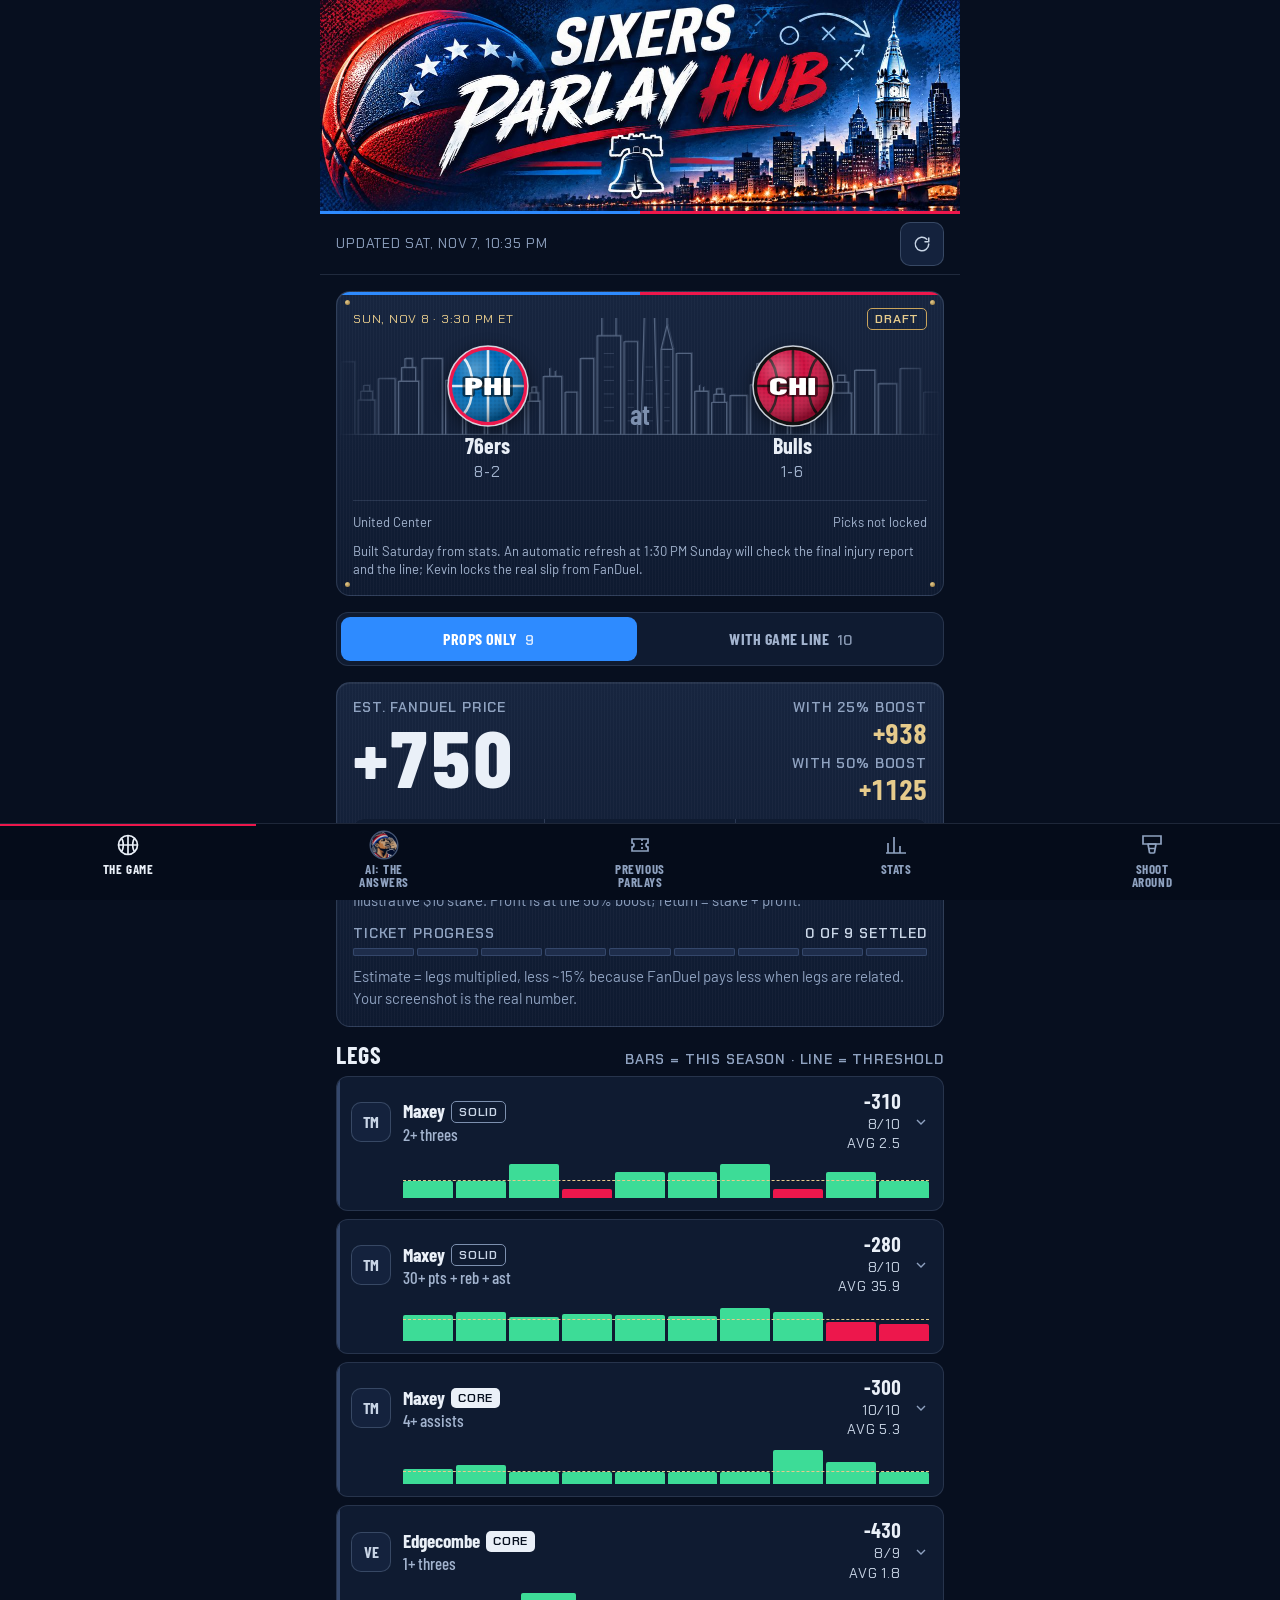
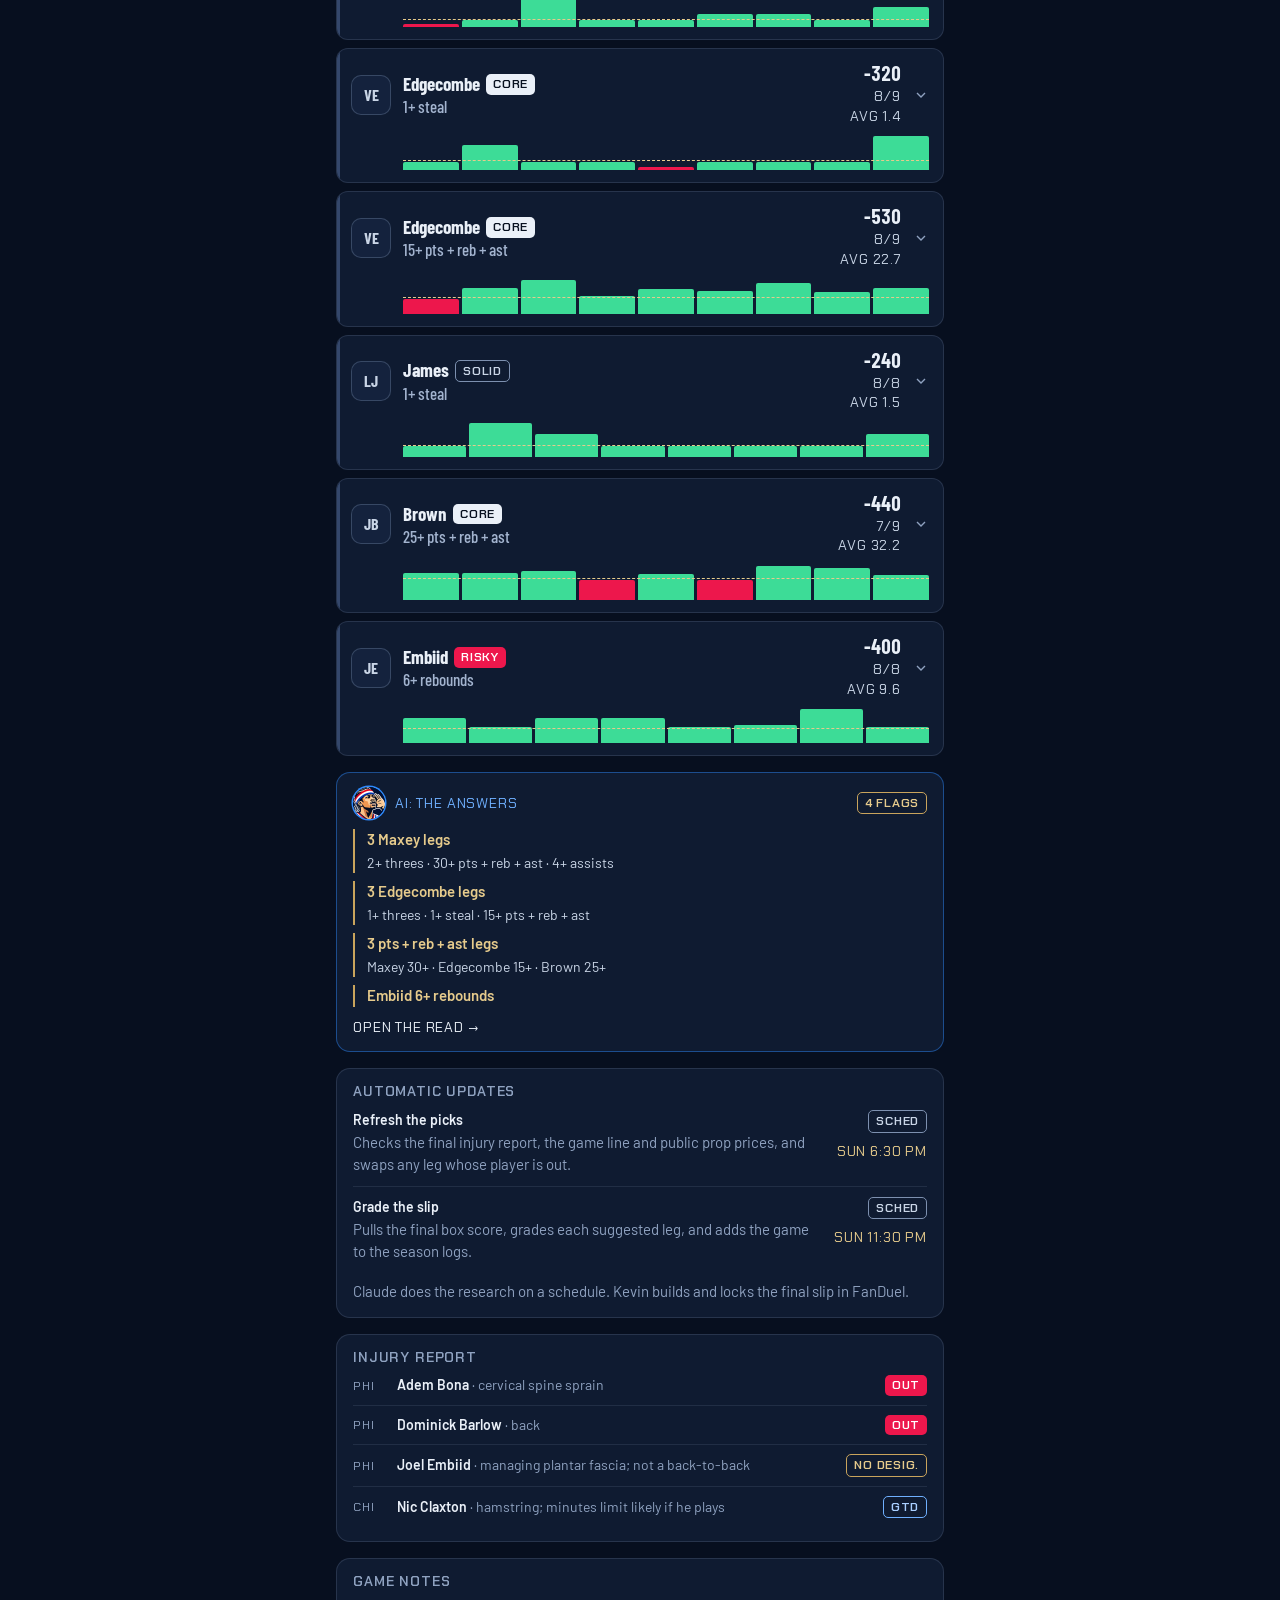
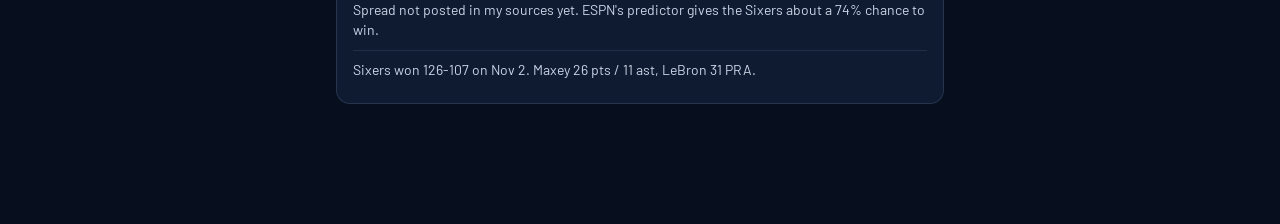
==== commit f038a41e: "Shoot Around: free-throw mini-game tab (Phase 1) New 5th tab opens a full-screen 3D free-throw game " ====
--- a/index.html
+++ b/index.html
@@ -47,6 +47,7 @@
     <section id="tab-build" class="tab" aria-labelledby="t-build" hidden></section>
     <section id="tab-tickets" class="tab" aria-labelledby="t-tickets" hidden></section>
     <section id="tab-stats" class="tab" aria-labelledby="t-stats" hidden></section>
+    <section id="tab-shoot" class="tab" aria-labelledby="t-shoot" hidden></section>
   </main>
 
   <nav class="tabbar" role="tablist" aria-label="Sections">
@@ -58,6 +59,8 @@
       <svg viewBox="0 0 24 24" aria-hidden="true"><path d="M4 6h16v4a2 2 0 0 0 0 4v4H4v-4a2 2 0 0 0 0-4z"/><path d="M14 6v12" stroke-dasharray="2 2"/></svg><span>Previous Parlays</span></button>
     <button role="tab" id="t-stats" aria-controls="tab-stats" aria-selected="false">
       <svg viewBox="0 0 24 24" aria-hidden="true"><path d="M4 20V10M10 20V4M16 20v-7M22 20H2"/></svg>Stats</button>
+    <button role="tab" id="t-shoot" aria-controls="tab-shoot" aria-selected="false">
+      <svg viewBox="0 0 24 24" aria-hidden="true"><path d="M3 3h18v8H3z"/><path d="M7.5 11h9M8 11l1.6 9M16 11l-1.6 9M8.8 15.5h6.4M9.6 20h4.8"/></svg><span>Shoot Around</span></button>
   </nav>
 
   <script src="js/app.js"></script>
--- a/css/style.css
+++ b/css/style.css
@@ -63,7 +63,7 @@
 /* Bottom nav */
 .tabbar {
   position: fixed; inset: auto 0 0 0; z-index: 10;
-  display: grid; grid-template-columns: repeat(4, minmax(0, 1fr));
+  display: grid; grid-template-columns: repeat(5, minmax(0, 1fr));
   background: #050C1A; border-top: 1px solid var(--line);
   padding-bottom: env(safe-area-inset-bottom);
 }
@@ -74,7 +74,7 @@
 }
 .tabbar svg { width: 26px; height: 26px; padding: 1px; fill: none; stroke: currentColor; stroke-width: 1.7; flex: none; }
 .tabbar button { justify-content: flex-start; font: 700 13px/1.05 var(--display); letter-spacing: .04em; padding: 8px 2px 10px; gap: 5px; min-width: 0; }
-.tabbar span { display: block; text-align: center; text-wrap: balance; max-width: 92px; }
+.tabbar span { display: block; text-align: center; text-wrap: balance; max-width: 76px; }
 .tab-avatar { width: 26px; height: 26px; border-radius: 50%; object-fit: cover; flex: none; box-shadow: 0 0 0 1.5px #5A6E92; opacity: .75; }
 .tabbar button[aria-selected="true"] .tab-avatar { opacity: 1; box-shadow: 0 0 0 2px var(--ink); }
 .tabbar button[aria-selected="true"] { color: var(--ink); box-shadow: inset 0 2px 0 var(--red); }
@@ -308,3 +308,25 @@
 .ai-avatar { width: 32px; height: 32px; border-radius: 50%; object-fit: cover; box-shadow: 0 0 0 1.5px var(--blue); flex: none; }
 .ai-avatar.lg { width: 44px; height: 44px; box-shadow: 0 0 0 2px var(--blue); }
 .crest { width: 84px; height: 84px; display: block; position: relative; filter: drop-shadow(0 4px 8px rgba(0,0,0,.45)); }
+.watch { list-style: none; margin: 10px 0 0; padding: 0; display: flex; flex-direction: column; gap: 8px; }
+.watch li { display: flex; flex-direction: column; gap: 2px; padding-left: 12px; border-left: 2px solid var(--brass); }
+.watch b { color: var(--brass-ink); font-weight: 600; font-size: 15px; }
+.watch span { color: var(--ink-2); font-size: 14px; }
+
+/* Shoot Around (mini-game) */
+.shoot-title { font: 800 44px/.9 var(--display); text-transform: uppercase; letter-spacing: .01em; margin: 2px 0 8px; }
+.shoot-title em { font-style: normal; color: var(--red-ink); }
+.shoot-lede { color: var(--ink-2); font-size: 16px; }
+.shoot-stats { display: grid; grid-template-columns: repeat(2, minmax(0, 1fr)); gap: 1px; margin-top: 14px; background: var(--line); border-radius: 10px; overflow: hidden; }
+.shoot-stats > div { background: var(--sunk); padding: 10px 12px; }
+.shoot-stats b { display: block; font: 800 30px/1 var(--display); font-variant-numeric: tabular-nums; }
+.play-btn {
+  margin-top: 16px; width: 100%; min-height: 56px; border-radius: 12px; border: 0; cursor: pointer;
+  background: var(--red); color: #fff; font: 800 22px/1 var(--display); letter-spacing: .08em; text-transform: uppercase;
+  display: flex; align-items: center; justify-content: center; gap: 10px; box-shadow: 0 6px 18px rgba(237,23,76,.3);
+}
+.play-btn svg { width: 22px; height: 22px; fill: currentColor; }
+.how { margin: 0; padding-left: 20px; display: flex; flex-direction: column; gap: 6px; font-size: 15px; color: var(--ink-2); }
+.game-overlay { position: fixed; inset: 0; z-index: 50; background: #070F1F; }
+.game-overlay iframe { display: block; width: 100%; height: 100%; height: 100dvh; border: 0; }
+body.gaming { overflow: hidden; }
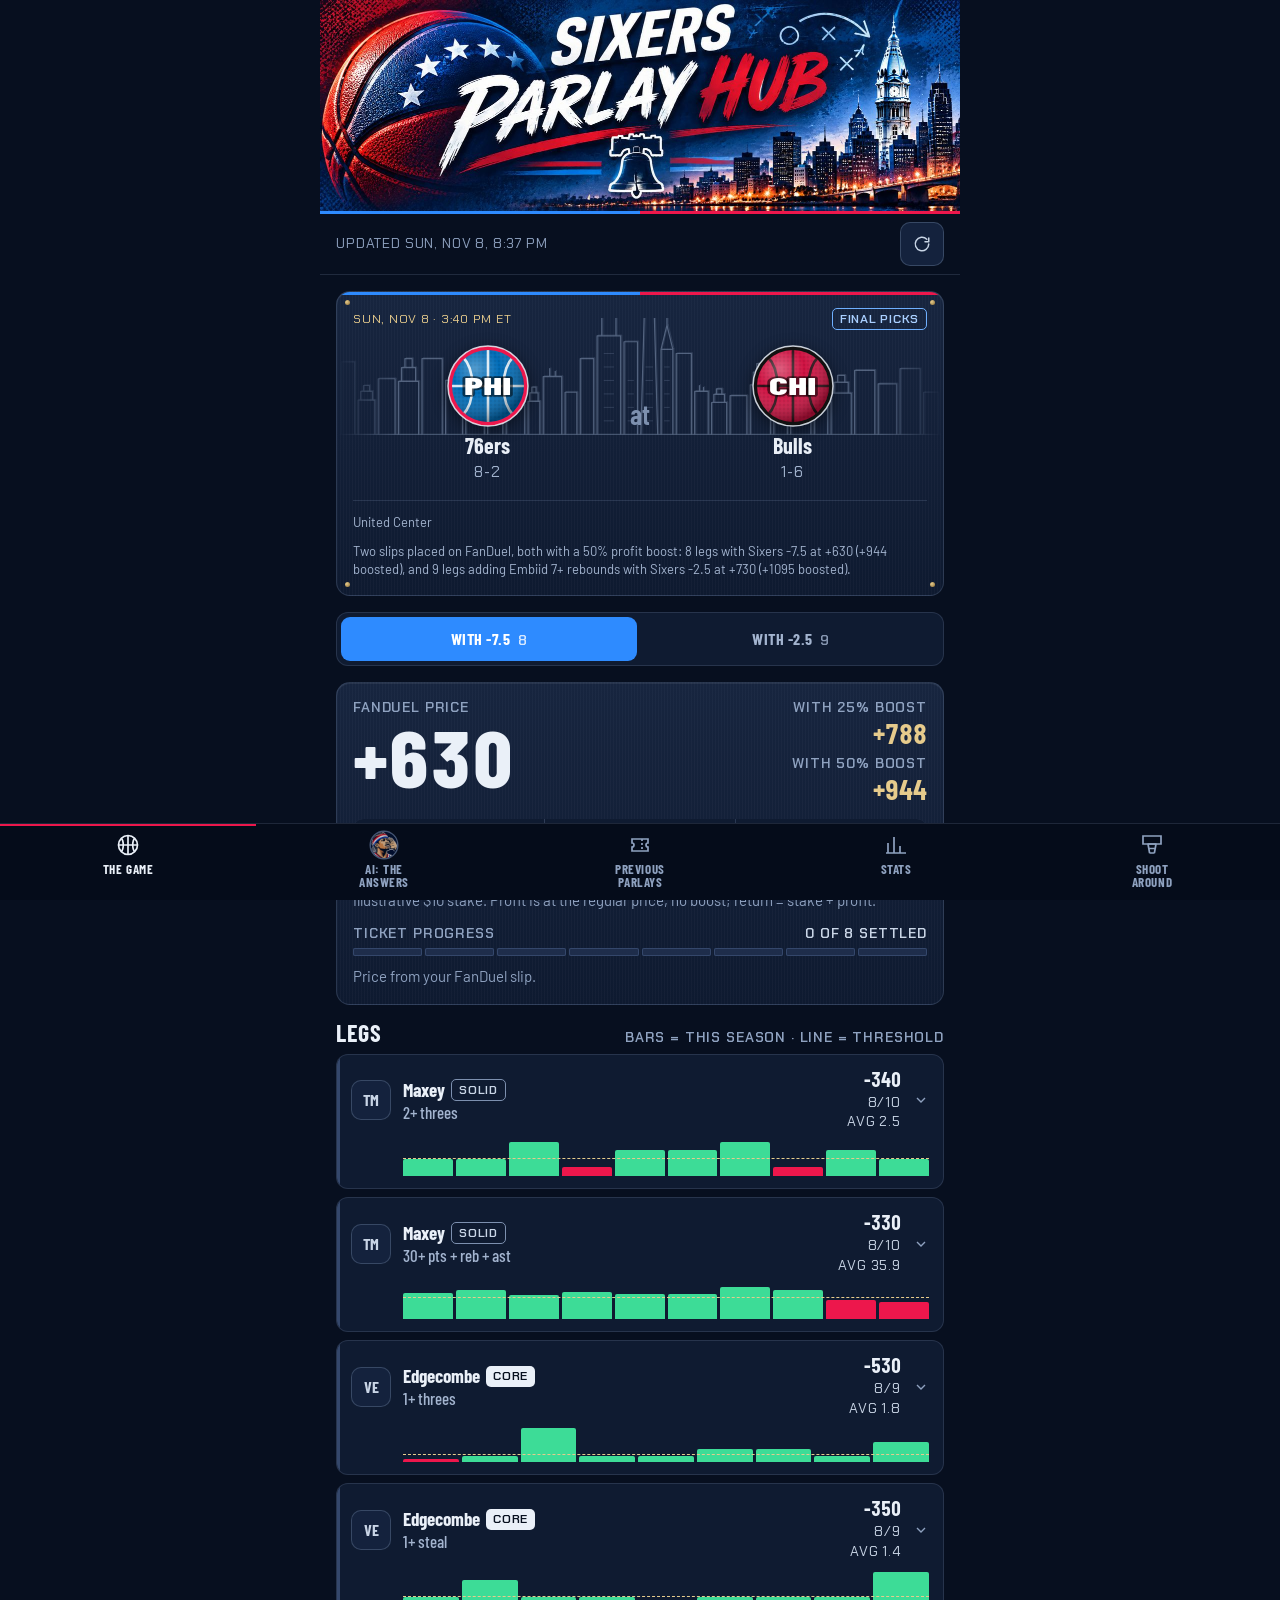
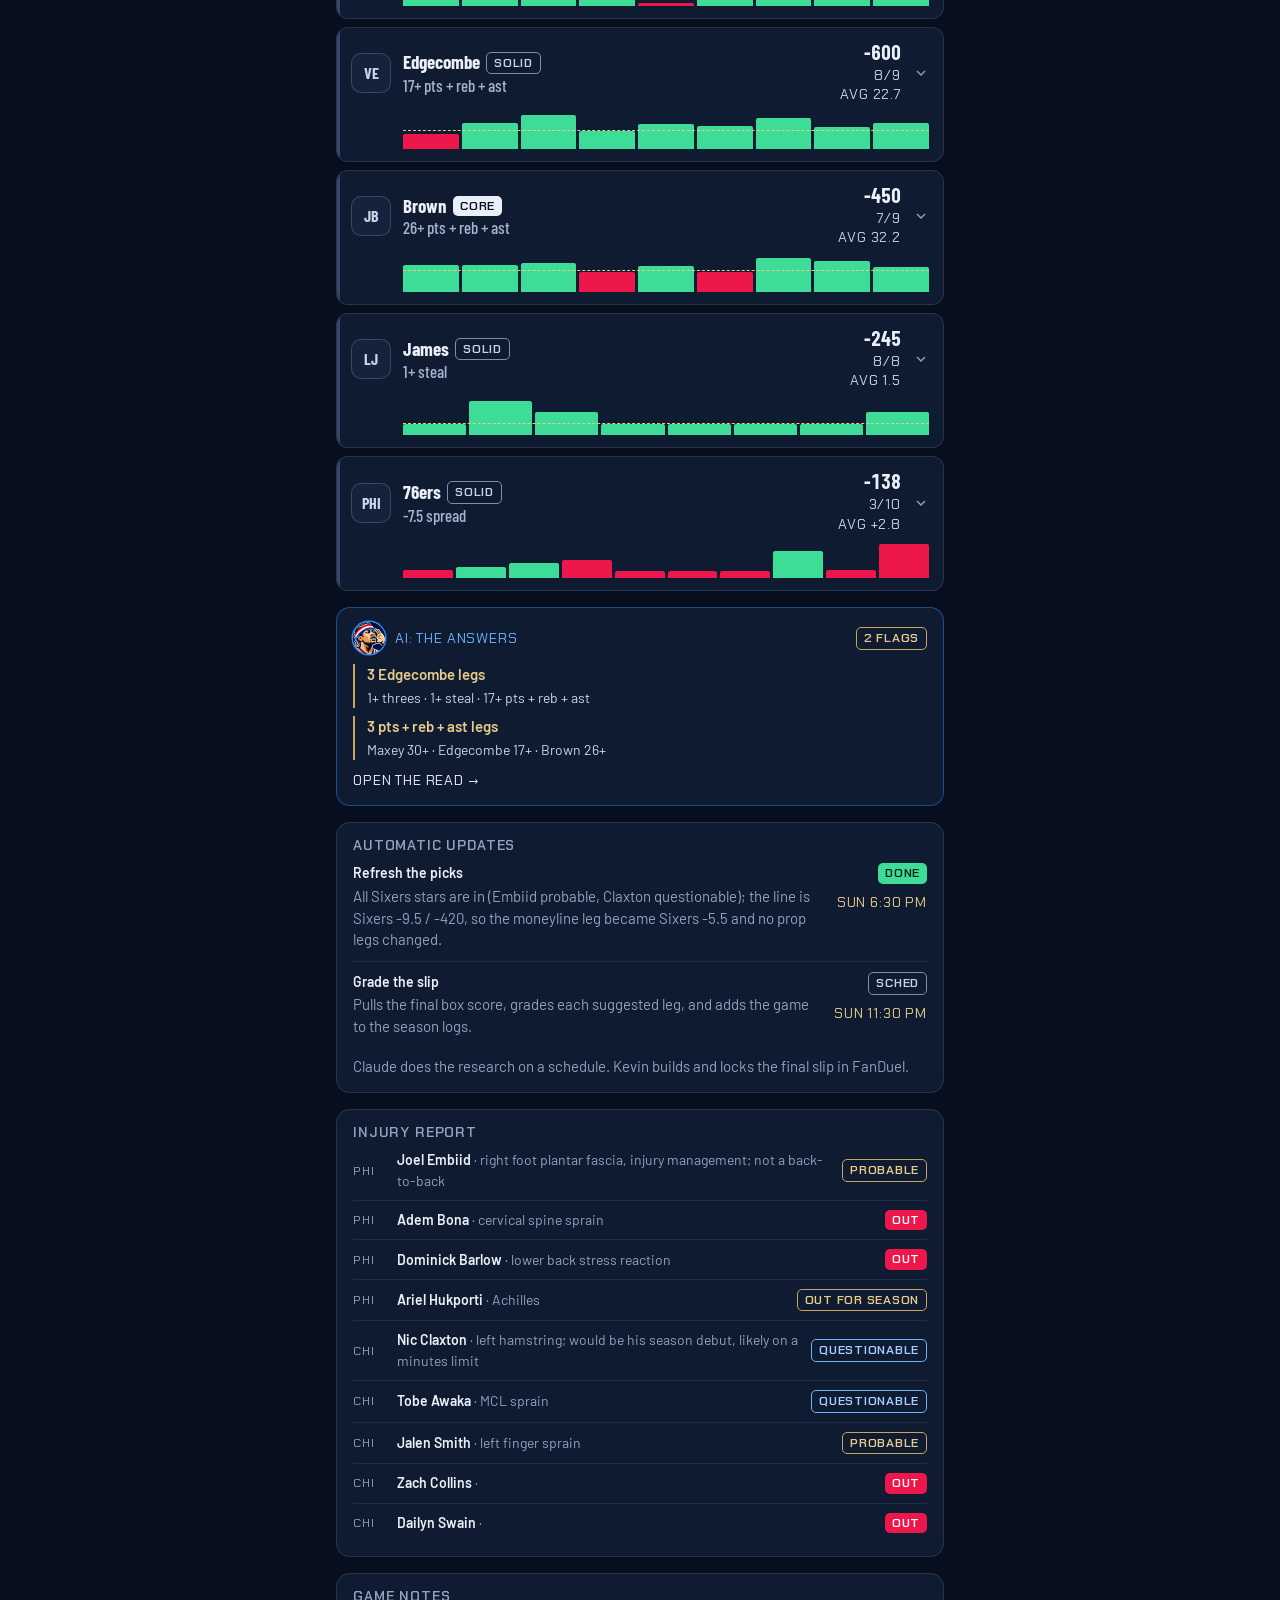
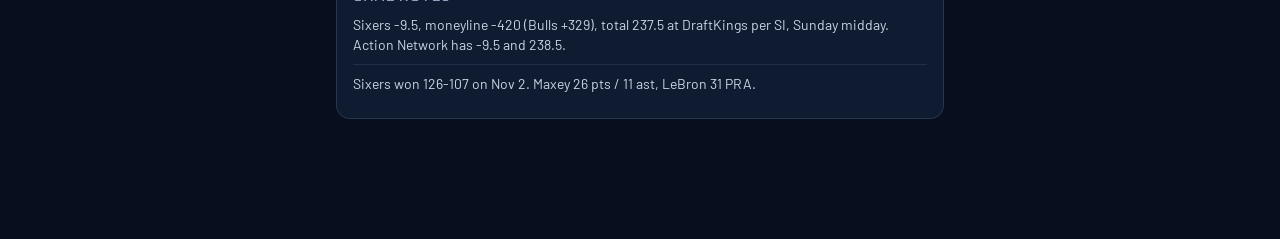
==== commit fb6e8c1e: "Live leg tracking from ESPN on The Game tab Polls ESPN's public scoreboard/summary only while The Ga" ====
--- a/index.html
+++ b/index.html
@@ -63,6 +63,7 @@
       <svg viewBox="0 0 24 24" aria-hidden="true"><path d="M3 3h18v8H3z"/><path d="M7.5 11h9M8 11l1.6 9M16 11l-1.6 9M8.8 15.5h6.4M9.6 20h4.8"/></svg><span>Shoot Around</span></button>
   </nav>
 
+  <script src="js/live.js"></script>
   <script src="js/app.js"></script>
 </body>
 </html>
--- a/css/style.css
+++ b/css/style.css
@@ -330,3 +330,41 @@
 .game-overlay { position: fixed; inset: 0; z-index: 50; background: #070F1F; }
 .game-overlay iframe { display: block; width: 100%; height: 100%; height: 100dvh; border: 0; }
 body.gaming { overflow: hidden; }
+.court-pick { display: grid; gap: 8px; margin-top: 14px; }
+.court-pick button {
+  display: flex; flex-direction: column; align-items: flex-start; gap: 2px; text-align: left; cursor: pointer;
+  background: var(--sunk); border: 1px solid var(--line-2); border-radius: 10px; padding: 10px 12px; min-height: 52px;
+}
+.court-pick b { font: 700 19px/1.05 var(--display); text-transform: uppercase; letter-spacing: .03em; }
+.court-pick span { font-size: 13.5px; color: var(--ink-3); }
+.court-pick button[aria-checked="true"] { border-color: var(--red); box-shadow: inset 3px 0 0 var(--red); background: #1a1530; }
+
+/* Live tracking (ESPN) */
+.live-strip { background: var(--panel); border: 1px solid var(--line); border-radius: 14px; padding: 12px 14px; display: flex; flex-direction: column; gap: 8px; }
+.live-strip.on { border-color: rgba(46,139,255,.55); box-shadow: inset 3px 0 0 var(--blue); }
+.live-strip.final { border-color: rgba(234,240,248,.35); }
+.ls-top { display: flex; align-items: center; gap: 10px; }
+.ls-top .icon-btn { margin-left: auto; }
+.ls-detail { font-size: 14px; color: var(--ink-2); }
+.ls-score { display: grid; grid-template-columns: 1fr auto 1fr; align-items: center; gap: 8px; }
+.ls-team { display: flex; flex-direction: column; align-items: center; gap: 2px; color: var(--ink-3); }
+.ls-team span { font: 600 15px/1 var(--display); text-transform: uppercase; letter-spacing: .04em; }
+.ls-team b { font: 800 44px/1 var(--display); font-variant-numeric: tabular-nums; color: var(--ink-2); }
+.ls-team.lead b { color: var(--ink); }
+.ls-dash { font: 600 28px/1 var(--display); color: #7D90AF; }
+.ls-err { font-size: 13px; color: #FF8FA8; }
+.badge.live-dot { display: inline-flex; align-items: center; gap: 6px; }
+.badge.live-dot::before { content: ""; width: 7px; height: 7px; border-radius: 50%; background: #fff; animation: livepulse 1.4s ease-in-out infinite; }
+@keyframes livepulse { 50% { opacity: .25; } }
+@media (prefers-reduced-motion: reduce) { .badge.live-dot::before { animation: none; } }
+
+.leg.live { border-color: rgba(46,139,255,.45); } .leg.live::before { background: var(--blue); }
+.live-meter { display: flex; align-items: center; gap: 10px; margin: 10px 0 0 52px; }
+.lm-track { flex: 1; height: 6px; border-radius: 3px; background: #1E2D4B; overflow: hidden; }
+.lm-track i { display: block; height: 100%; background: var(--blue); border-radius: 3px; transition: width .4s; }
+.live-meter.hit .lm-track i { background: var(--hit); }
+.live-meter.miss .lm-track i { background: var(--red); }
+.lm-text { font: 600 13px/1.2 var(--mono); letter-spacing: .03em; color: var(--blue-ink); white-space: nowrap; }
+.live-meter.hit .lm-text { color: var(--hit); }
+.live-meter.miss .lm-text { color: var(--red-ink); }
+.live-meter.void .lm-text { color: var(--ink-3); }
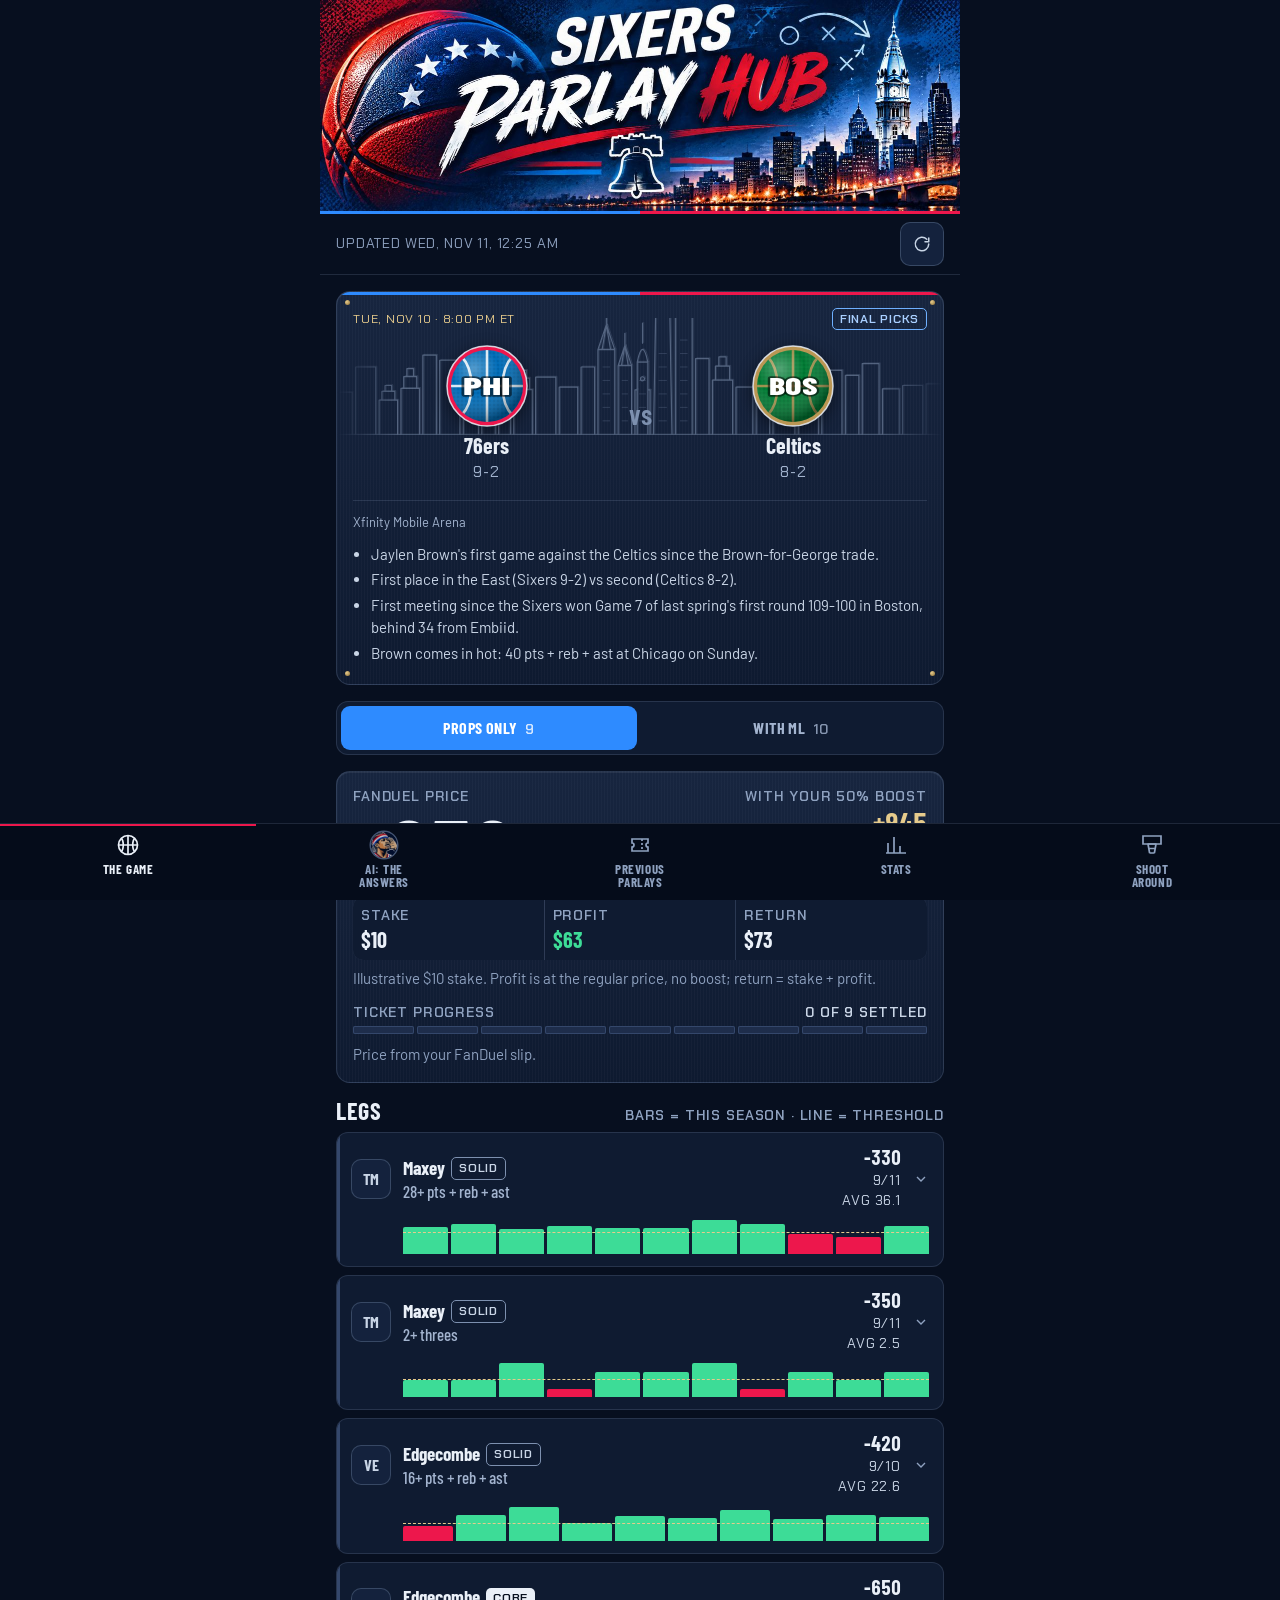
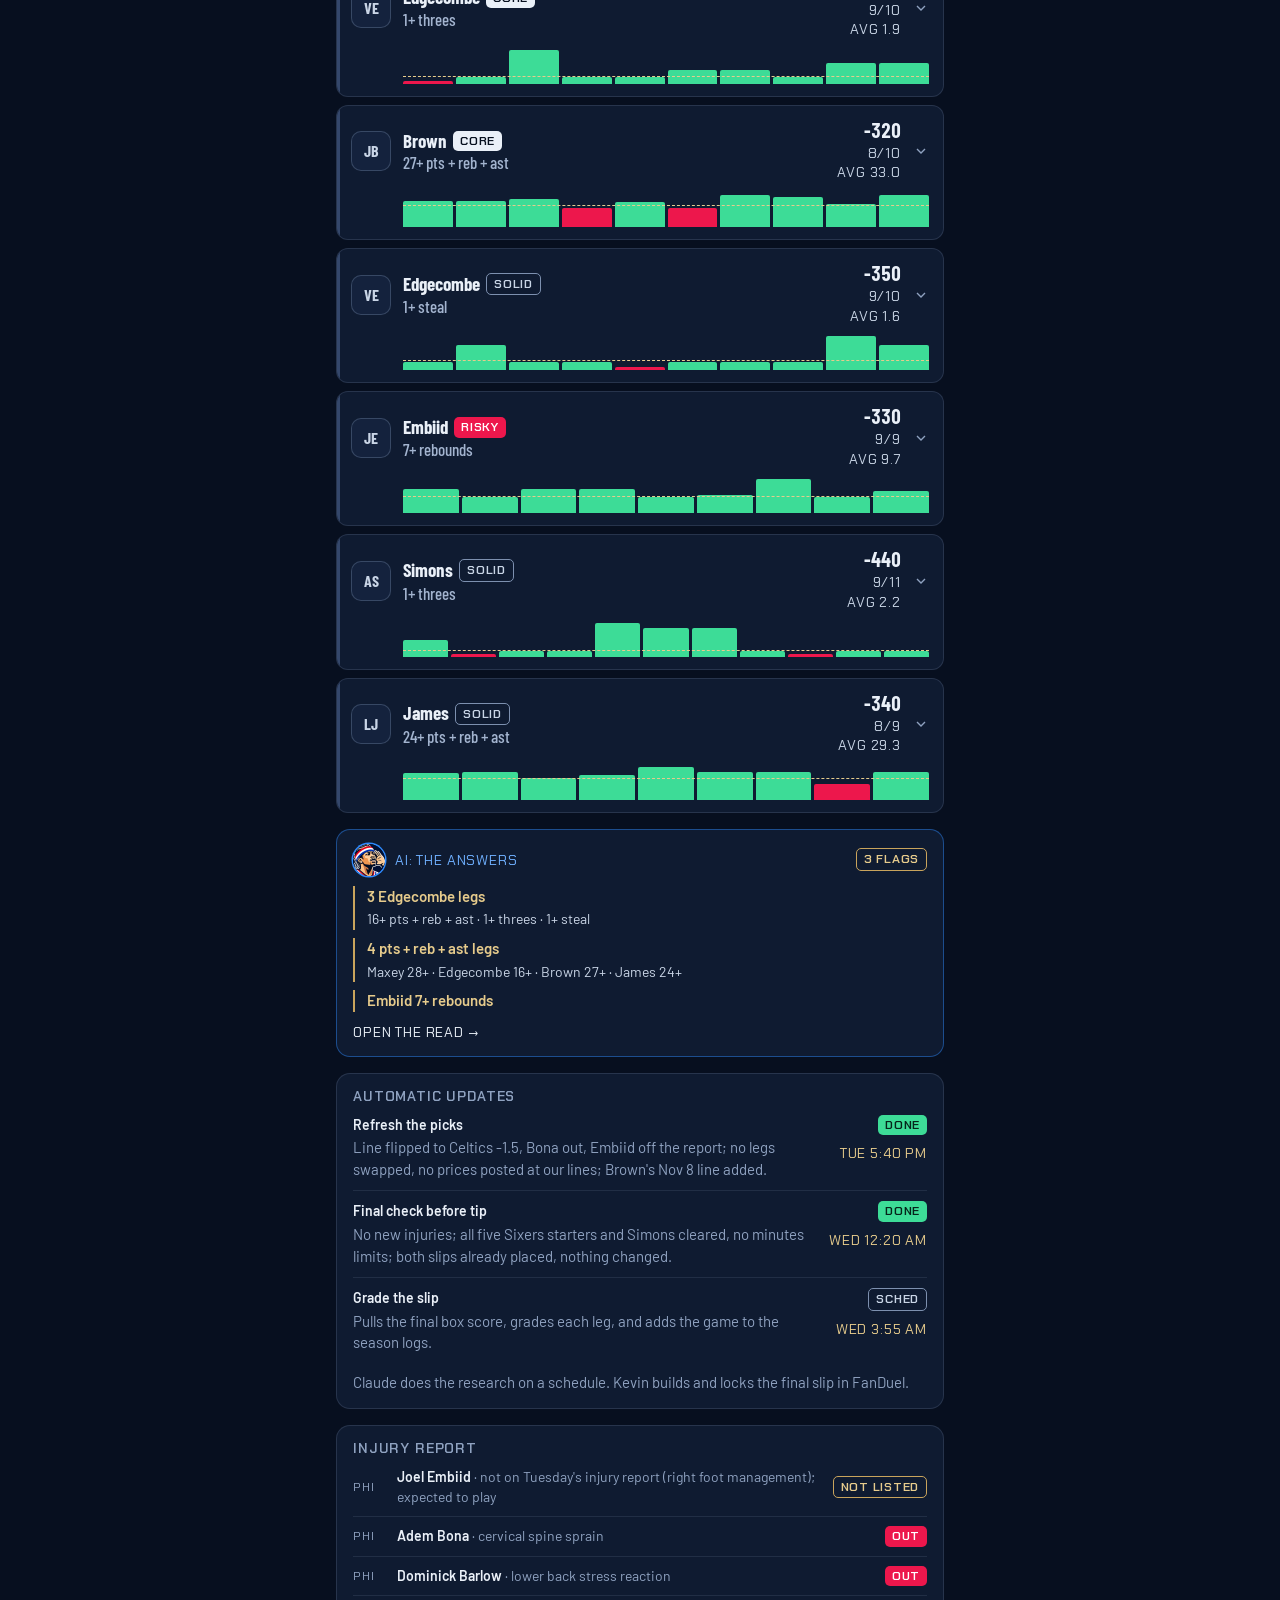
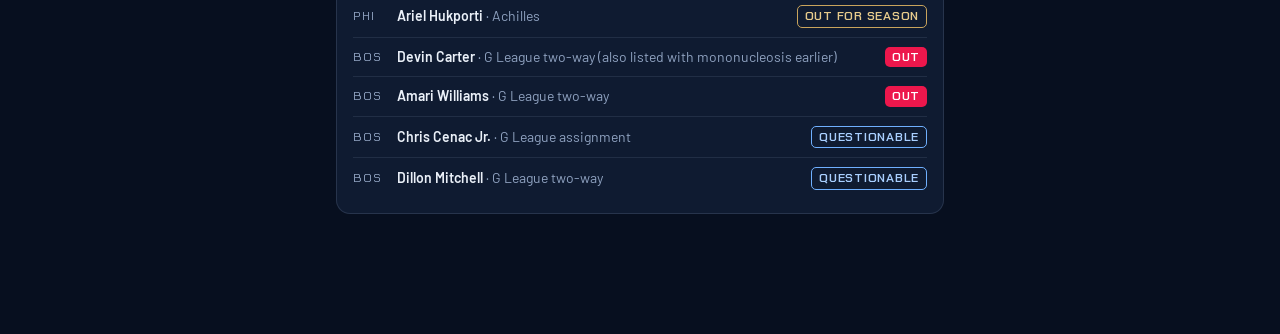
==== commit 4ee52a0e: "Phase 2: analyst read before the game, in-game read once it tips - js/ingame.js: rough live chance p" ====
--- a/index.html
+++ b/index.html
@@ -64,6 +64,7 @@
   </nav>
 
   <script src="js/live.js"></script>
+  <script src="js/ingame.js"></script>
   <script src="js/app.js"></script>
 </body>
 </html>
--- a/css/style.css
+++ b/css/style.css
@@ -368,3 +368,30 @@
 .live-meter.hit .lm-text { color: var(--hit); }
 .live-meter.miss .lm-text { color: var(--red-ink); }
 .live-meter.void .lm-text { color: var(--ink-3); }
+
+.game-notes { margin: 12px 0 0; padding: 0 0 0 18px; color: var(--ink-2); font-size: 15px; line-height: 1.45; }
+.game-notes li { margin: 4px 0; }
+
+/* ---------- Phase 2: analyst + in-game read ---------- */
+.ig-lead { font-size: 15px; line-height: 1.45; color: var(--ink-2); margin-bottom: 6px; }
+.ig-lead b { color: var(--ink); }
+.ig-p { font-weight: 700; }
+.ig-p.good, .ig-p.hit { color: var(--hit); } .ig-p.ok { color: var(--blue-ink); }
+.ig-p.push { color: var(--brass-ink); } .ig-p.bad, .ig-p.miss { color: var(--red-ink); }
+.ig-note { font-size: 14px; line-height: 1.45; color: var(--ink-2); margin-bottom: 8px; }
+.ig-note .badge { margin-right: 6px; vertical-align: 1px; }
+.analyst.ig { margin-bottom: 14px; }
+.ig-list { display: flex; flex-direction: column; margin-top: 14px; }
+.ig-row { display: flex; align-items: flex-start; gap: 10px; padding: 9px 0; border-top: 1px solid rgba(160,182,214,.12); }
+.ig-row:first-child { border-top: 0; }
+.ig-pct { flex: none; width: 56px; font-size: 16px; font-weight: 700; padding-top: 1px; }
+.ig-row.good .ig-pct, .ig-row.hit .ig-pct { color: var(--hit); } .ig-row.ok .ig-pct { color: var(--blue-ink); }
+.ig-row.push .ig-pct { color: var(--brass-ink); } .ig-row.bad .ig-pct, .ig-row.miss .ig-pct { color: var(--red-ink); }
+.ig-row.void .ig-pct { color: var(--ink-4); }
+.ig-mid { flex: 1; min-width: 0; display: flex; flex-direction: column; gap: 2px; }
+.ig-mid .leg-t { font: 700 17px/1.15 var(--display); }
+.ig-mid p { font-size: 13px; color: var(--ink-3); line-height: 1.4; }
+.ig-row .badge { flex: none; margin-top: 2px; }
+.swap-target { flex-wrap: wrap; cursor: pointer; }
+.swap-pick { width: 100%; margin-top: 4px; font: 500 15px var(--body, inherit); color: var(--ink); background: var(--panel); border: 1px solid rgba(160,182,214,.3); border-radius: 8px; padding: 8px; }
+.swap-done { display: flex; align-items: center; gap: 10px; justify-content: space-between; font-size: 14px; color: var(--brass-ink); background: rgba(201,164,92,.1); border: 1px solid rgba(201,164,92,.4); border-radius: 10px; padding: 8px 10px; margin-bottom: 10px; }
